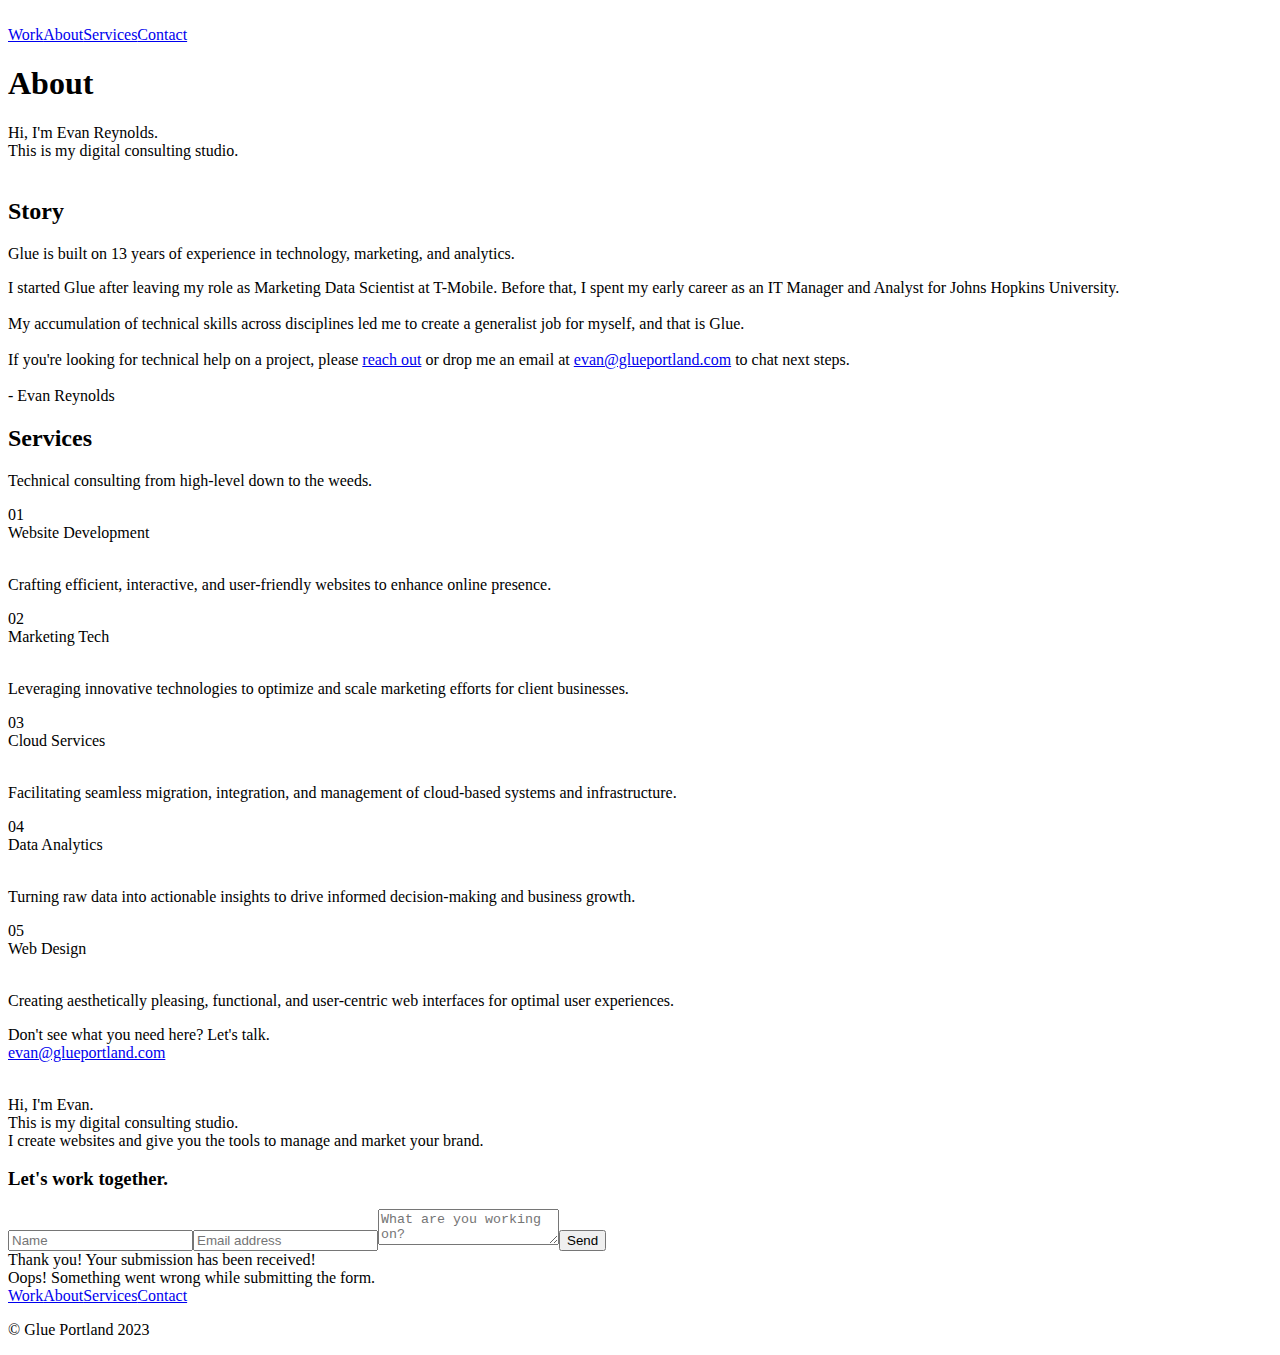
==== about.html @ 81d48f3b "initial wget site mirror" ====
<!DOCTYPE html><!-- This site was created in Webflow. https://www.webflow.com --><!-- Last Published: Thu Jul 27 2023 16:33:32 GMT+0000 (Coordinated Universal Time) --><html data-wf-domain="glue-3aa4b9.webflow.io" data-wf-page="64c0092d0cc4b40c196a9c45" data-wf-site="64c0092c0cc4b40c196a9bea" lang="en"><head><meta charset="utf-8"/><title>About</title><meta content="About" property="og:title"/><meta content="About" property="twitter:title"/><meta content="width=device-width, initial-scale=1" name="viewport"/><meta content="Webflow" name="generator"/><link href="https://uploads-ssl.webflow.com/64c0092c0cc4b40c196a9bea/css/glue-3aa4b9.webflow.ca9811896.css" rel="stylesheet" type="text/css"/><link href="https://fonts.googleapis.com" rel="preconnect"/><link href="https://fonts.gstatic.com" rel="preconnect" crossorigin="anonymous"/><script src="https://ajax.googleapis.com/ajax/libs/webfont/1.6.26/webfont.js" type="text/javascript"></script><script type="text/javascript">WebFont.load({  google: {    families: ["Inconsolata:400,700","Inter:300,regular,500"]  }});</script><script type="text/javascript">!function(o,c){var n=c.documentElement,t=" w-mod-";n.className+=t+"js",("ontouchstart"in o||o.DocumentTouch&&c instanceof DocumentTouch)&&(n.className+=t+"touch")}(window,document);</script><link href="https://uploads-ssl.webflow.com/64c0092c0cc4b40c196a9bea/64c0092d0cc4b40c196a9c58_Favicon.png" rel="shortcut icon" type="image/x-icon"/><link href="https://uploads-ssl.webflow.com/64c0092c0cc4b40c196a9bea/64c0092d0cc4b40c196a9c59_Webclip.png" rel="apple-touch-icon"/></head><body><div data-animation="default" data-collapse="medium" data-duration="400" data-easing="ease" data-easing2="ease" role="banner" class="navbar w-nav"><div class="nav-container"><a href="index.html" class="nav-logo w-nav-brand"><img src="https://uploads-ssl.webflow.com/64c0092c0cc4b40c196a9bea/64c00cda519208dc437f9074_glue-black-logo.svg" loading="lazy" alt="" class="logo"/></a><nav role="navigation" class="nav-menu w-nav-menu"><a href="work.html" class="nav-link w-nav-link">Work</a><a href="about.html" aria-current="page" class="nav-link w-nav-link w--current">About</a><a href="services.html" class="nav-link w-nav-link">Services</a><a href="contact.html" class="nav-link last-navlink w-nav-link">Contact</a></nav><div class="menu-button w-nav-button"><div class="top-line"></div><div class="bottom-line"></div></div></div></div><div class="section hero-section wf-section"><div class="container"><div class="w-layout-grid _2-column-grid large-left-column"><h1 id="w-node-_47944e97-b773-74d9-2464-d1f663b36547-196a9c45" class="slide-in-bottom">About<br/></h1></div></div></div><div class="section no-margin-bottom wf-section"><div class="container"><div class="text-5xl">Hi, I&#x27;m Evan Reynolds. <br/>This is my digital consulting studio.<br/></div><img src="https://uploads-ssl.webflow.com/64c0092c0cc4b40c196a9bea/64c1766e33239d71e5271557_about-pageimage.jpg" loading="lazy" sizes="(max-width: 991px) 90vw, 98vw" srcset="https://uploads-ssl.webflow.com/64c0092c0cc4b40c196a9bea/64c1766e33239d71e5271557_about-pageimage-p-500.jpg 500w, https://uploads-ssl.webflow.com/64c0092c0cc4b40c196a9bea/64c1766e33239d71e5271557_about-pageimage-p-800.jpg 800w, https://uploads-ssl.webflow.com/64c0092c0cc4b40c196a9bea/64c1766e33239d71e5271557_about-pageimage-p-1080.jpg 1080w, https://uploads-ssl.webflow.com/64c0092c0cc4b40c196a9bea/64c1766e33239d71e5271557_about-pageimage-p-1600.jpg 1600w, https://uploads-ssl.webflow.com/64c0092c0cc4b40c196a9bea/64c1766e33239d71e5271557_about-pageimage.jpg 2000w" alt="" class="full-width-image"/></div></div><div class="section wf-section"><div class="container"><div class="section-heading-container"><div class="section-heading-content"><h2 class="section-heading">Story</h2></div><div class="divider"></div></div><div class="w-layout-grid _2-column-grid large-left-column intro-text"><p id="w-node-eb003faa-d179-d191-e1f5-f5eeaf0332f2-196a9c45" class="text-4xl">Glue is built on 13 years of experience in technology, marketing, and analytics. </p><p id="w-node-eb003faa-d179-d191-e1f5-f5eeaf0332f4-196a9c45" class="text-large">I started Glue after leaving my role as Marketing Data Scientist at T-Mobile. Before that, I spent my early career as an IT Manager and Analyst for Johns Hopkins University.<br/><br/>My accumulation of technical skills across disciplines led me to create a generalist job for myself, and that is Glue.<br/>‍<br/>If you&#x27;re looking for technical help on a project, please <a href="about.html#contact-footer" class="link">reach out</a> or drop me an email at <a href="mailto:evan@glueportland.com" target="_blank" class="link-4">evan@glueportland.com</a> to chat next steps.<br/><br/>- Evan Reynolds<br/></p></div></div></div><div class="section wf-section"><div class="container"><div class="section-heading-container"><div class="section-heading-content"><h2 id="services" class="section-heading">Services</h2></div><div class="divider"></div></div><div class="w-layout-grid _2-column-grid large-left-column"><p id="w-node-_842879d6-5c52-ed40-ebf2-291ae0a2603a-e0a26032" class="text-4xl">Technical consulting from high-level down to the weeds.</p></div><div class="accordion"><div class="accordion-list-item"><div class="w-layout-grid _2-column-grid large-left-column accordion-grid"><div class="text-large accordion-number">01</div><div class="accordion-content-container"><div class="accordion-title-container"><div class="text-large accordion-title">Website Development</div><img src="https://uploads-ssl.webflow.com/64c0092c0cc4b40c196a9bea/64c0092d0cc4b40c196a9c5c_plus.svg" loading="lazy" width="13" alt="" class="plus"/></div><div class="accordion-description"><p class="accordion-paragraph">Crafting efficient, interactive, and user-friendly websites to enhance online presence.</p></div></div></div></div><div class="accordion-list-item"><div class="w-layout-grid _2-column-grid large-left-column accordion-grid"><div class="text-large accordion-number">02</div><div class="accordion-content-container"><div class="accordion-title-container"><div class="text-large accordion-title">Marketing Tech</div><img src="https://uploads-ssl.webflow.com/64c0092c0cc4b40c196a9bea/64c0092d0cc4b40c196a9c5c_plus.svg" loading="lazy" width="13" alt="" class="plus"/></div><div class="accordion-description"><p class="accordion-paragraph">Leveraging innovative technologies to optimize and scale marketing efforts for client businesses.</p></div></div></div></div><div class="accordion-list-item"><div class="w-layout-grid _2-column-grid large-left-column accordion-grid"><div class="text-large accordion-number">03</div><div class="accordion-content-container"><div class="accordion-title-container"><div class="text-large accordion-title">Cloud Services</div><img src="https://uploads-ssl.webflow.com/64c0092c0cc4b40c196a9bea/64c0092d0cc4b40c196a9c5c_plus.svg" loading="lazy" width="13" alt="" class="plus"/></div><div class="accordion-description"><p class="accordion-paragraph">Facilitating seamless migration, integration, and management of cloud-based systems and infrastructure.</p></div></div></div></div><div class="accordion-list-item"><div class="w-layout-grid _2-column-grid large-left-column accordion-grid"><div class="text-large accordion-number">04</div><div class="accordion-content-container"><div class="accordion-title-container"><div class="text-large accordion-title">Data Analytics</div><img src="https://uploads-ssl.webflow.com/64c0092c0cc4b40c196a9bea/64c0092d0cc4b40c196a9c5c_plus.svg" loading="lazy" width="13" alt="" class="plus"/></div><div class="accordion-description"><p class="accordion-paragraph">Turning raw data into actionable insights to drive informed decision-making and business growth.</p></div></div></div></div><div class="accordion-list-item"><div class="w-layout-grid _2-column-grid large-left-column accordion-grid"><div class="text-large accordion-number">05</div><div class="accordion-content-container"><div class="accordion-title-container"><div class="text-large accordion-title">Web Design</div><img src="https://uploads-ssl.webflow.com/64c0092c0cc4b40c196a9bea/64c0092d0cc4b40c196a9c5c_plus.svg" loading="lazy" width="13" alt="" class="plus"/></div><div class="accordion-description"><p class="accordion-paragraph">Creating aesthetically pleasing, functional, and user-centric web interfaces for optimal user experiences.</p></div></div></div></div></div></div></div><div class="w-layout-blockcontainer container-2 w-container"><div class="text-block">Don&#x27;t see what you need here? Let&#x27;s talk.<br/><a href="mailto:evan@glueportland.com" target="_blank" class="link-2">evan@glueportland.com</a></div></div><div class="footer"><div class="footer-container"><div class="divider"></div><div class="w-layout-grid _2-column-grid large-left-column footer-grid"><div class="footer-info-container"><div class="div-block-4"><img src="https://uploads-ssl.webflow.com/64c0092c0cc4b40c196a9bea/64c00cda519208dc437f9074_glue-black-logo.svg" loading="lazy" width="200" height="Auto" alt="" class="footer-logo"/></div><p class="text-large footer-description">Hi, I&#x27;m Evan. <br/>This is my digital consulting studio. <br/>I create websites and give you the tools to manage and market your brand.<br/></p></div><div id="w-node-_919f3219-4d64-f0b1-b857-2cfbaa5392f9-ae2af369" class="w-form"><form id="email-form" name="email-form" data-name="Email Form" method="get" data-wf-page-id="64c0092d0cc4b40c196a9c45" data-wf-element-id="919f3219-4d64-f0b1-b857-2cfbaa5392fa"><h3 id="contact-footer" class="heading-2">Let&#x27;s work together.</h3><input type="text" class="w-input" maxlength="256" name="name" data-name="Name" placeholder="Name" id="name"/><input type="email" class="w-input" maxlength="256" name="email-2" data-name="Email 2" placeholder="Email address" id="email-2" required=""/><textarea id="Message" name="Message" maxlength="5000" data-name="Message" placeholder="What are you working on?" class="w-input"></textarea><input type="submit" value="Send" data-wait="Please wait..." class="submit-button-2 w-button"/></form><div class="w-form-done"><div>Thank you! Your submission has been received!</div></div><div class="w-form-fail"><div>Oops! Something went wrong while submitting the form.</div></div></div></div><div class="subfooter"><div class="footer-links"><a href="work.html" class="footer-link">Work</a><a href="about.html" aria-current="page" class="footer-link w--current">About</a><a href="services.html" class="footer-link">Services</a><a href="about.html#contact-footer" class="footer-link last-footerlink">Contact</a></div></div><p class="copyright-text">© Glue Portland 2023</p></div></div><script src="https://d3e54v103j8qbb.cloudfront.net/js/jquery-3.5.1.min.dc5e7f18c8.js?site=64c0092c0cc4b40c196a9bea" type="text/javascript" integrity="sha256-9/aliU8dGd2tb6OSsuzixeV4y/faTqgFtohetphbbj0=" crossorigin="anonymous"></script><script src="https://uploads-ssl.webflow.com/64c0092c0cc4b40c196a9bea/js/webflow.79de38f7b.js" type="text/javascript"></script><style>
  
  body{
  -webkit-font-smoothing: antialiased;
  }
  
  
  
</style></body></html>
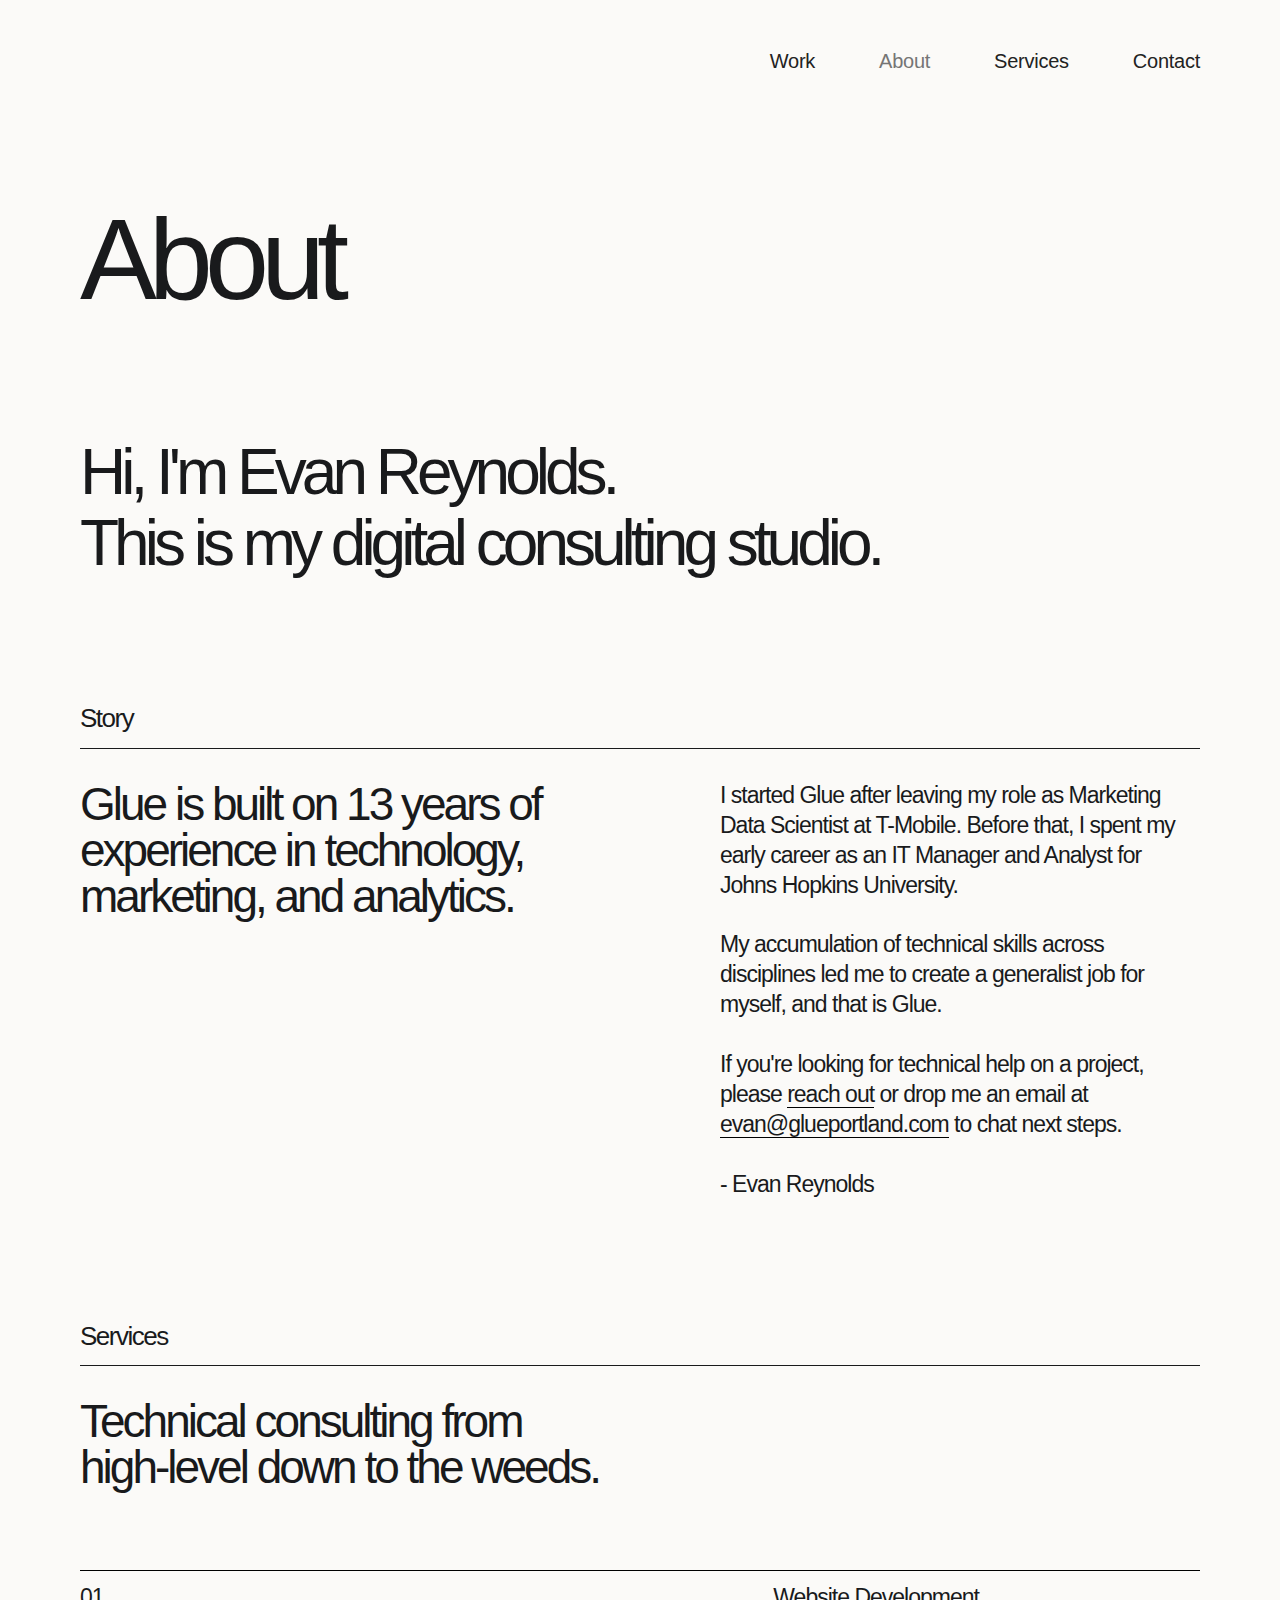
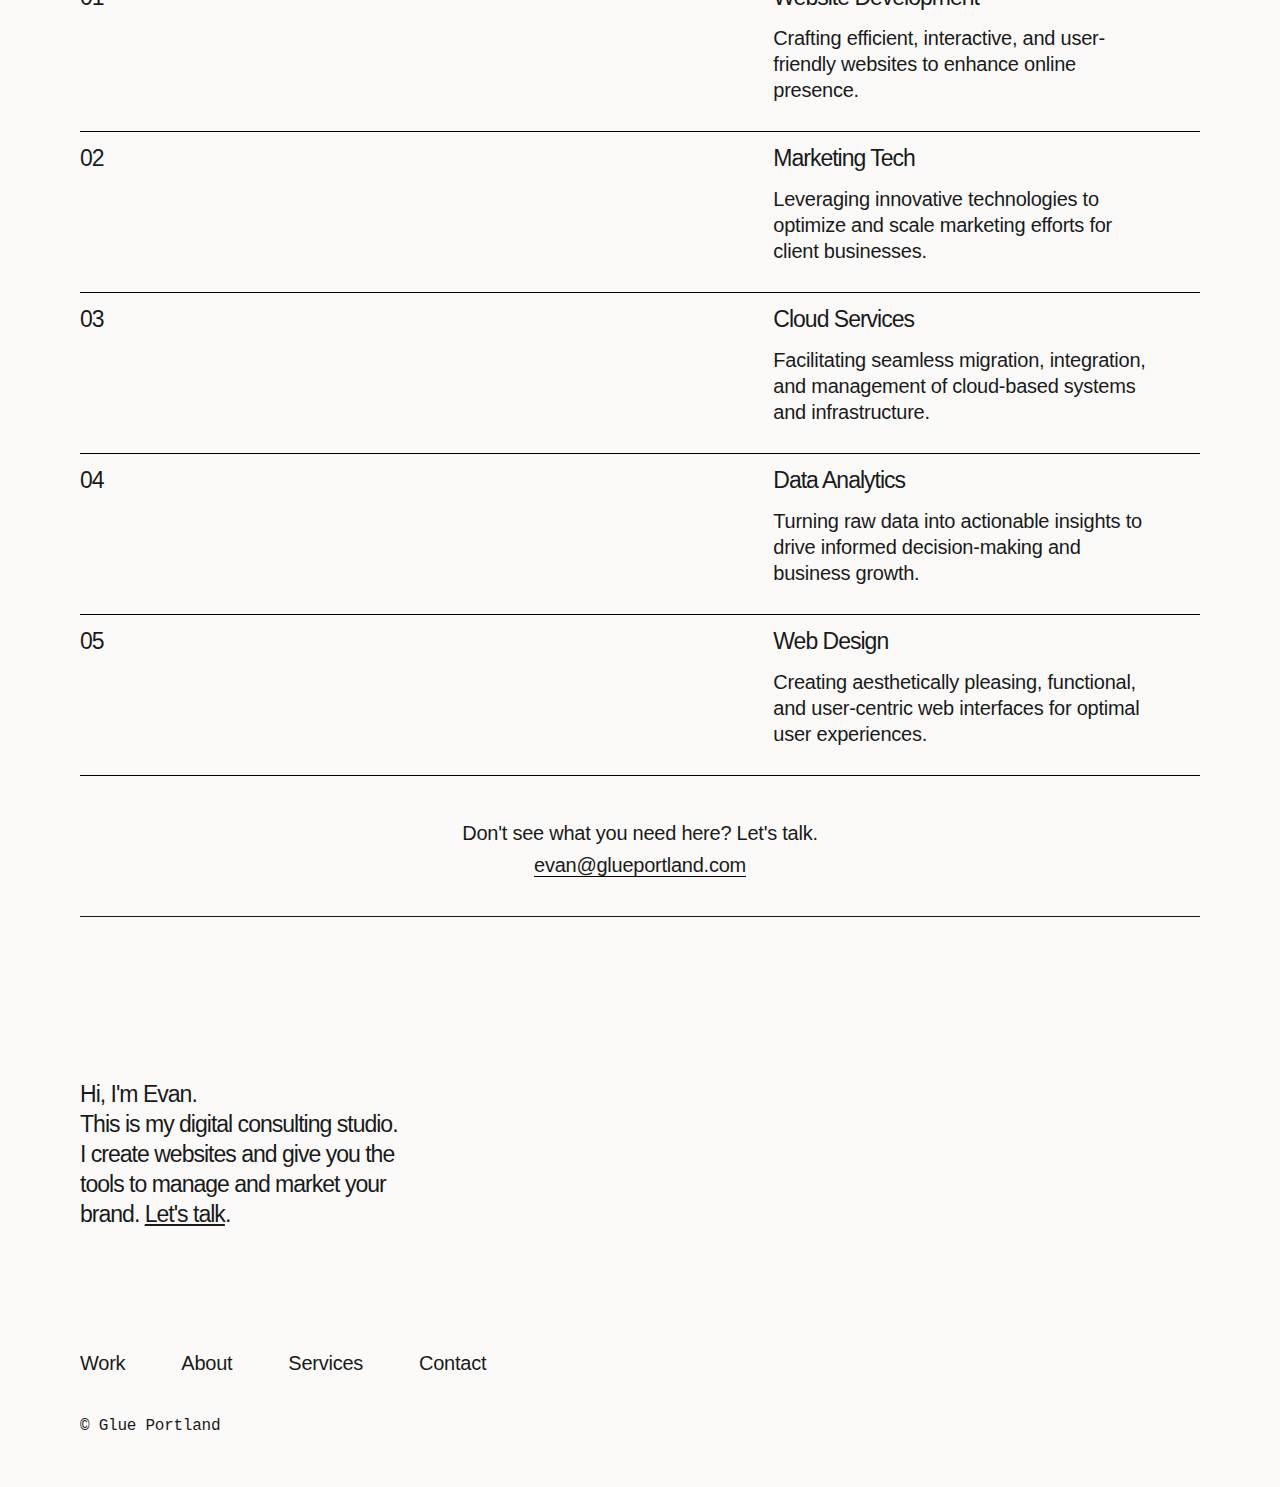
==== commit 50f2d2d3: "updates" ====
--- a/about.html
+++ b/about.html
@@ -1,9 +1,230 @@
-<!DOCTYPE html><!-- This site was created in Webflow. https://www.webflow.com --><!-- Last Published: Thu Jul 27 2023 16:33:32 GMT+0000 (Coordinated Universal Time) --><html data-wf-domain="glue-3aa4b9.webflow.io" data-wf-page="64c0092d0cc4b40c196a9c45" data-wf-site="64c0092c0cc4b40c196a9bea" lang="en"><head><meta charset="utf-8"/><title>About</title><meta content="About" property="og:title"/><meta content="About" property="twitter:title"/><meta content="width=device-width, initial-scale=1" name="viewport"/><meta content="Webflow" name="generator"/><link href="https://uploads-ssl.webflow.com/64c0092c0cc4b40c196a9bea/css/glue-3aa4b9.webflow.ca9811896.css" rel="stylesheet" type="text/css"/><link href="https://fonts.googleapis.com" rel="preconnect"/><link href="https://fonts.gstatic.com" rel="preconnect" crossorigin="anonymous"/><script src="https://ajax.googleapis.com/ajax/libs/webfont/1.6.26/webfont.js" type="text/javascript"></script><script type="text/javascript">WebFont.load({  google: {    families: ["Inconsolata:400,700","Inter:300,regular,500"]  }});</script><script type="text/javascript">!function(o,c){var n=c.documentElement,t=" w-mod-";n.className+=t+"js",("ontouchstart"in o||o.DocumentTouch&&c instanceof DocumentTouch)&&(n.className+=t+"touch")}(window,document);</script><link href="https://uploads-ssl.webflow.com/64c0092c0cc4b40c196a9bea/64c0092d0cc4b40c196a9c58_Favicon.png" rel="shortcut icon" type="image/x-icon"/><link href="https://uploads-ssl.webflow.com/64c0092c0cc4b40c196a9bea/64c0092d0cc4b40c196a9c59_Webclip.png" rel="apple-touch-icon"/></head><body><div data-animation="default" data-collapse="medium" data-duration="400" data-easing="ease" data-easing2="ease" role="banner" class="navbar w-nav"><div class="nav-container"><a href="index.html" class="nav-logo w-nav-brand"><img src="https://uploads-ssl.webflow.com/64c0092c0cc4b40c196a9bea/64c00cda519208dc437f9074_glue-black-logo.svg" loading="lazy" alt="" class="logo"/></a><nav role="navigation" class="nav-menu w-nav-menu"><a href="work.html" class="nav-link w-nav-link">Work</a><a href="about.html" aria-current="page" class="nav-link w-nav-link w--current">About</a><a href="services.html" class="nav-link w-nav-link">Services</a><a href="contact.html" class="nav-link last-navlink w-nav-link">Contact</a></nav><div class="menu-button w-nav-button"><div class="top-line"></div><div class="bottom-line"></div></div></div></div><div class="section hero-section wf-section"><div class="container"><div class="w-layout-grid _2-column-grid large-left-column"><h1 id="w-node-_47944e97-b773-74d9-2464-d1f663b36547-196a9c45" class="slide-in-bottom">About<br/></h1></div></div></div><div class="section no-margin-bottom wf-section"><div class="container"><div class="text-5xl">Hi, I&#x27;m Evan Reynolds. <br/>This is my digital consulting studio.<br/></div><img src="https://uploads-ssl.webflow.com/64c0092c0cc4b40c196a9bea/64c1766e33239d71e5271557_about-pageimage.jpg" loading="lazy" sizes="(max-width: 991px) 90vw, 98vw" srcset="https://uploads-ssl.webflow.com/64c0092c0cc4b40c196a9bea/64c1766e33239d71e5271557_about-pageimage-p-500.jpg 500w, https://uploads-ssl.webflow.com/64c0092c0cc4b40c196a9bea/64c1766e33239d71e5271557_about-pageimage-p-800.jpg 800w, https://uploads-ssl.webflow.com/64c0092c0cc4b40c196a9bea/64c1766e33239d71e5271557_about-pageimage-p-1080.jpg 1080w, https://uploads-ssl.webflow.com/64c0092c0cc4b40c196a9bea/64c1766e33239d71e5271557_about-pageimage-p-1600.jpg 1600w, https://uploads-ssl.webflow.com/64c0092c0cc4b40c196a9bea/64c1766e33239d71e5271557_about-pageimage.jpg 2000w" alt="" class="full-width-image"/></div></div><div class="section wf-section"><div class="container"><div class="section-heading-container"><div class="section-heading-content"><h2 class="section-heading">Story</h2></div><div class="divider"></div></div><div class="w-layout-grid _2-column-grid large-left-column intro-text"><p id="w-node-eb003faa-d179-d191-e1f5-f5eeaf0332f2-196a9c45" class="text-4xl">Glue is built on 13 years of experience in technology, marketing, and analytics. </p><p id="w-node-eb003faa-d179-d191-e1f5-f5eeaf0332f4-196a9c45" class="text-large">I started Glue after leaving my role as Marketing Data Scientist at T-Mobile. Before that, I spent my early career as an IT Manager and Analyst for Johns Hopkins University.<br/><br/>My accumulation of technical skills across disciplines led me to create a generalist job for myself, and that is Glue.<br/>‍<br/>If you&#x27;re looking for technical help on a project, please <a href="about.html#contact-footer" class="link">reach out</a> or drop me an email at <a href="mailto:evan@glueportland.com" target="_blank" class="link-4">evan@glueportland.com</a> to chat next steps.<br/><br/>- Evan Reynolds<br/></p></div></div></div><div class="section wf-section"><div class="container"><div class="section-heading-container"><div class="section-heading-content"><h2 id="services" class="section-heading">Services</h2></div><div class="divider"></div></div><div class="w-layout-grid _2-column-grid large-left-column"><p id="w-node-_842879d6-5c52-ed40-ebf2-291ae0a2603a-e0a26032" class="text-4xl">Technical consulting from high-level down to the weeds.</p></div><div class="accordion"><div class="accordion-list-item"><div class="w-layout-grid _2-column-grid large-left-column accordion-grid"><div class="text-large accordion-number">01</div><div class="accordion-content-container"><div class="accordion-title-container"><div class="text-large accordion-title">Website Development</div><img src="https://uploads-ssl.webflow.com/64c0092c0cc4b40c196a9bea/64c0092d0cc4b40c196a9c5c_plus.svg" loading="lazy" width="13" alt="" class="plus"/></div><div class="accordion-description"><p class="accordion-paragraph">Crafting efficient, interactive, and user-friendly websites to enhance online presence.</p></div></div></div></div><div class="accordion-list-item"><div class="w-layout-grid _2-column-grid large-left-column accordion-grid"><div class="text-large accordion-number">02</div><div class="accordion-content-container"><div class="accordion-title-container"><div class="text-large accordion-title">Marketing Tech</div><img src="https://uploads-ssl.webflow.com/64c0092c0cc4b40c196a9bea/64c0092d0cc4b40c196a9c5c_plus.svg" loading="lazy" width="13" alt="" class="plus"/></div><div class="accordion-description"><p class="accordion-paragraph">Leveraging innovative technologies to optimize and scale marketing efforts for client businesses.</p></div></div></div></div><div class="accordion-list-item"><div class="w-layout-grid _2-column-grid large-left-column accordion-grid"><div class="text-large accordion-number">03</div><div class="accordion-content-container"><div class="accordion-title-container"><div class="text-large accordion-title">Cloud Services</div><img src="https://uploads-ssl.webflow.com/64c0092c0cc4b40c196a9bea/64c0092d0cc4b40c196a9c5c_plus.svg" loading="lazy" width="13" alt="" class="plus"/></div><div class="accordion-description"><p class="accordion-paragraph">Facilitating seamless migration, integration, and management of cloud-based systems and infrastructure.</p></div></div></div></div><div class="accordion-list-item"><div class="w-layout-grid _2-column-grid large-left-column accordion-grid"><div class="text-large accordion-number">04</div><div class="accordion-content-container"><div class="accordion-title-container"><div class="text-large accordion-title">Data Analytics</div><img src="https://uploads-ssl.webflow.com/64c0092c0cc4b40c196a9bea/64c0092d0cc4b40c196a9c5c_plus.svg" loading="lazy" width="13" alt="" class="plus"/></div><div class="accordion-description"><p class="accordion-paragraph">Turning raw data into actionable insights to drive informed decision-making and business growth.</p></div></div></div></div><div class="accordion-list-item"><div class="w-layout-grid _2-column-grid large-left-column accordion-grid"><div class="text-large accordion-number">05</div><div class="accordion-content-container"><div class="accordion-title-container"><div class="text-large accordion-title">Web Design</div><img src="https://uploads-ssl.webflow.com/64c0092c0cc4b40c196a9bea/64c0092d0cc4b40c196a9c5c_plus.svg" loading="lazy" width="13" alt="" class="plus"/></div><div class="accordion-description"><p class="accordion-paragraph">Creating aesthetically pleasing, functional, and user-centric web interfaces for optimal user experiences.</p></div></div></div></div></div></div></div><div class="w-layout-blockcontainer container-2 w-container"><div class="text-block">Don&#x27;t see what you need here? Let&#x27;s talk.<br/><a href="mailto:evan@glueportland.com" target="_blank" class="link-2">evan@glueportland.com</a></div></div><div class="footer"><div class="footer-container"><div class="divider"></div><div class="w-layout-grid _2-column-grid large-left-column footer-grid"><div class="footer-info-container"><div class="div-block-4"><img src="https://uploads-ssl.webflow.com/64c0092c0cc4b40c196a9bea/64c00cda519208dc437f9074_glue-black-logo.svg" loading="lazy" width="200" height="Auto" alt="" class="footer-logo"/></div><p class="text-large footer-description">Hi, I&#x27;m Evan. <br/>This is my digital consulting studio. <br/>I create websites and give you the tools to manage and market your brand.<br/></p></div><div id="w-node-_919f3219-4d64-f0b1-b857-2cfbaa5392f9-ae2af369" class="w-form"><form id="email-form" name="email-form" data-name="Email Form" method="get" data-wf-page-id="64c0092d0cc4b40c196a9c45" data-wf-element-id="919f3219-4d64-f0b1-b857-2cfbaa5392fa"><h3 id="contact-footer" class="heading-2">Let&#x27;s work together.</h3><input type="text" class="w-input" maxlength="256" name="name" data-name="Name" placeholder="Name" id="name"/><input type="email" class="w-input" maxlength="256" name="email-2" data-name="Email 2" placeholder="Email address" id="email-2" required=""/><textarea id="Message" name="Message" maxlength="5000" data-name="Message" placeholder="What are you working on?" class="w-input"></textarea><input type="submit" value="Send" data-wait="Please wait..." class="submit-button-2 w-button"/></form><div class="w-form-done"><div>Thank you! Your submission has been received!</div></div><div class="w-form-fail"><div>Oops! Something went wrong while submitting the form.</div></div></div></div><div class="subfooter"><div class="footer-links"><a href="work.html" class="footer-link">Work</a><a href="about.html" aria-current="page" class="footer-link w--current">About</a><a href="services.html" class="footer-link">Services</a><a href="about.html#contact-footer" class="footer-link last-footerlink">Contact</a></div></div><p class="copyright-text">© Glue Portland 2023</p></div></div><script src="https://d3e54v103j8qbb.cloudfront.net/js/jquery-3.5.1.min.dc5e7f18c8.js?site=64c0092c0cc4b40c196a9bea" type="text/javascript" integrity="sha256-9/aliU8dGd2tb6OSsuzixeV4y/faTqgFtohetphbbj0=" crossorigin="anonymous"></script><script src="https://uploads-ssl.webflow.com/64c0092c0cc4b40c196a9bea/js/webflow.79de38f7b.js" type="text/javascript"></script><style>
-  
-  body{
-  -webkit-font-smoothing: antialiased;
-  }
-  
-  
-  
-</style></body></html>+<!DOCTYPE html>
+<!-- This site was created in Webflow. https://www.webflow.com --><!-- Last Published: Thu Jul 27 2023 16:33:32 GMT+0000 (Coordinated Universal Time) -->
+<html data-wf-domain="glue-3aa4b9.webflow.io" data-wf-page="64c0092d0cc4b40c196a9c45"
+  data-wf-site="64c0092c0cc4b40c196a9bea" lang="en">
+
+<head>
+  <meta charset="utf-8" />
+  <title>About</title>
+  <meta content="About" property="og:title" />
+  <meta content="About" property="twitter:title" />
+  <meta content="width=device-width, initial-scale=1" name="viewport" />
+  <meta content="Webflow" name="generator" />
+  <link href="./glue.css" rel="stylesheet" type="text/css" />
+  <link href="https://fonts.googleapis.com" rel="preconnect" />
+  <link href="https://fonts.gstatic.com" rel="preconnect" crossorigin="anonymous" />
+  <script src="https://ajax.googleapis.com/ajax/libs/webfont/1.6.26/webfont.js" type="text/javascript"></script>
+  <script
+    type="text/javascript">WebFont.load({ google: { families: ["Inconsolata:400,700", "Inter:300,regular,500"] } });</script>
+  <script
+    type="text/javascript">!function (o, c) { var n = c.documentElement, t = " w-mod-"; n.className += t + "js", ("ontouchstart" in o || o.DocumentTouch && c instanceof DocumentTouch) && (n.className += t + "touch") }(window, document);</script>
+  <link href="https://glueportland.com/glue-fav32.png" rel="shortcut icon" type="image/x-icon" />
+  <link href="https://glueportland.com/glue-touch.png" rel="apple-touch-icon" />
+</head>
+
+<body>
+  <div data-animation="default" data-collapse="medium" data-duration="400" data-easing="ease" data-easing2="ease"
+    role="banner" class="navbar w-nav">
+    <div class="nav-container"><a href="index.html" class="nav-logo w-nav-brand"><img
+          src="https://uploads-ssl.webflow.com/64c0092c0cc4b40c196a9bea/64c00cda519208dc437f9074_glue-black-logo.svg"
+          loading="lazy" alt="" class="logo" /></a>
+      <nav role="navigation" class="nav-menu w-nav-menu"><a href="work.html" class="nav-link w-nav-link">Work</a><a
+          href="about.html" aria-current="page" class="nav-link w-nav-link w--current">About</a><a href="services.html"
+          class="nav-link w-nav-link">Services</a><a href="contact.html"
+          class="nav-link last-navlink w-nav-link">Contact</a></nav>
+      <div class="menu-button w-nav-button">
+        <div class="top-line"></div>
+        <div class="bottom-line"></div>
+      </div>
+    </div>
+  </div>
+  <div class="section hero-section wf-section">
+    <div class="container">
+      <div class="w-layout-grid _2-column-grid large-left-column">
+        <h1 id="w-node-_47944e97-b773-74d9-2464-d1f663b36547-196a9c45" class="slide-in-bottom">About<br /></h1>
+      </div>
+    </div>
+  </div>
+  <div class="section no-margin-bottom wf-section">
+    <div class="container">
+      <div class="text-5xl">Hi, I&#x27;m Evan Reynolds. <br />This is my digital consulting studio.<br /></div><img
+        src="https://uploads-ssl.webflow.com/64c0092c0cc4b40c196a9bea/64c1766e33239d71e5271557_about-pageimage.jpg"
+        loading="lazy" sizes="(max-width: 991px) 90vw, 98vw"
+        srcset="https://uploads-ssl.webflow.com/64c0092c0cc4b40c196a9bea/64c1766e33239d71e5271557_about-pageimage-p-500.jpg 500w, https://uploads-ssl.webflow.com/64c0092c0cc4b40c196a9bea/64c1766e33239d71e5271557_about-pageimage-p-800.jpg 800w, https://uploads-ssl.webflow.com/64c0092c0cc4b40c196a9bea/64c1766e33239d71e5271557_about-pageimage-p-1080.jpg 1080w, https://uploads-ssl.webflow.com/64c0092c0cc4b40c196a9bea/64c1766e33239d71e5271557_about-pageimage-p-1600.jpg 1600w, https://uploads-ssl.webflow.com/64c0092c0cc4b40c196a9bea/64c1766e33239d71e5271557_about-pageimage.jpg 2000w"
+        alt="" class="full-width-image" />
+    </div>
+  </div>
+  <div class="section wf-section">
+    <div class="container">
+      <div class="section-heading-container">
+        <div class="section-heading-content">
+          <h2 class="section-heading">Story</h2>
+        </div>
+        <div class="divider"></div>
+      </div>
+      <div class="w-layout-grid _2-column-grid large-left-column intro-text">
+        <p id="w-node-eb003faa-d179-d191-e1f5-f5eeaf0332f2-196a9c45" class="text-4xl">Glue is built on 13 years of
+          experience in technology, marketing, and analytics. </p>
+        <p id="w-node-eb003faa-d179-d191-e1f5-f5eeaf0332f4-196a9c45" class="text-large">I started Glue after leaving my
+          role as Marketing Data Scientist at T-Mobile. Before that, I spent my early career as an IT Manager and
+          Analyst for Johns Hopkins University.<br /><br />My accumulation of technical skills across disciplines led me
+          to create a generalist job for myself, and that is Glue.<br />‍<br />If you&#x27;re looking for technical help
+          on a project, please <a href="about.html#contact-footer" class="link">reach out</a> or drop me an email at <a
+            href="mailto:evan@glueportland.com" target="_blank" class="link-4">evan@glueportland.com</a> to chat next
+          steps.<br /><br />- Evan Reynolds<br /></p>
+      </div>
+    </div>
+  </div>
+  <div class="section wf-section">
+    <div class="container">
+      <div class="section-heading-container">
+        <div class="section-heading-content">
+          <h2 id="services" class="section-heading">Services</h2>
+        </div>
+        <div class="divider"></div>
+      </div>
+      <div class="w-layout-grid _2-column-grid large-left-column">
+        <p id="w-node-_842879d6-5c52-ed40-ebf2-291ae0a2603a-e0a26032" class="text-4xl">Technical consulting from
+          high-level down to the weeds.</p>
+      </div>
+      <div class="accordion">
+        <div class="accordion-list-item">
+          <div class="w-layout-grid _2-column-grid large-left-column accordion-grid">
+            <div class="text-large accordion-number">01</div>
+            <div class="accordion-content-container">
+              <div class="accordion-title-container">
+                <div class="text-large accordion-title">Website Development</div><img
+                  src="https://uploads-ssl.webflow.com/64c0092c0cc4b40c196a9bea/64c0092d0cc4b40c196a9c5c_plus.svg"
+                  loading="lazy" width="13" alt="" class="plus" />
+              </div>
+              <div class="accordion-description">
+                <p class="accordion-paragraph">Crafting efficient, interactive, and user-friendly websites to enhance
+                  online presence.</p>
+              </div>
+            </div>
+          </div>
+        </div>
+        <div class="accordion-list-item">
+          <div class="w-layout-grid _2-column-grid large-left-column accordion-grid">
+            <div class="text-large accordion-number">02</div>
+            <div class="accordion-content-container">
+              <div class="accordion-title-container">
+                <div class="text-large accordion-title">Marketing Tech</div><img
+                  src="https://uploads-ssl.webflow.com/64c0092c0cc4b40c196a9bea/64c0092d0cc4b40c196a9c5c_plus.svg"
+                  loading="lazy" width="13" alt="" class="plus" />
+              </div>
+              <div class="accordion-description">
+                <p class="accordion-paragraph">Leveraging innovative technologies to optimize and scale marketing
+                  efforts for client businesses.</p>
+              </div>
+            </div>
+          </div>
+        </div>
+        <div class="accordion-list-item">
+          <div class="w-layout-grid _2-column-grid large-left-column accordion-grid">
+            <div class="text-large accordion-number">03</div>
+            <div class="accordion-content-container">
+              <div class="accordion-title-container">
+                <div class="text-large accordion-title">Cloud Services</div><img
+                  src="https://uploads-ssl.webflow.com/64c0092c0cc4b40c196a9bea/64c0092d0cc4b40c196a9c5c_plus.svg"
+                  loading="lazy" width="13" alt="" class="plus" />
+              </div>
+              <div class="accordion-description">
+                <p class="accordion-paragraph">Facilitating seamless migration, integration, and management of
+                  cloud-based systems and infrastructure.</p>
+              </div>
+            </div>
+          </div>
+        </div>
+        <div class="accordion-list-item">
+          <div class="w-layout-grid _2-column-grid large-left-column accordion-grid">
+            <div class="text-large accordion-number">04</div>
+            <div class="accordion-content-container">
+              <div class="accordion-title-container">
+                <div class="text-large accordion-title">Data Analytics</div><img
+                  src="https://uploads-ssl.webflow.com/64c0092c0cc4b40c196a9bea/64c0092d0cc4b40c196a9c5c_plus.svg"
+                  loading="lazy" width="13" alt="" class="plus" />
+              </div>
+              <div class="accordion-description">
+                <p class="accordion-paragraph">Turning raw data into actionable insights to drive informed
+                  decision-making and business growth.</p>
+              </div>
+            </div>
+          </div>
+        </div>
+        <div class="accordion-list-item">
+          <div class="w-layout-grid _2-column-grid large-left-column accordion-grid">
+            <div class="text-large accordion-number">05</div>
+            <div class="accordion-content-container">
+              <div class="accordion-title-container">
+                <div class="text-large accordion-title">Web Design</div><img
+                  src="https://uploads-ssl.webflow.com/64c0092c0cc4b40c196a9bea/64c0092d0cc4b40c196a9c5c_plus.svg"
+                  loading="lazy" width="13" alt="" class="plus" />
+              </div>
+              <div class="accordion-description">
+                <p class="accordion-paragraph">Creating aesthetically pleasing, functional, and user-centric web
+                  interfaces for optimal user experiences.</p>
+              </div>
+            </div>
+          </div>
+        </div>
+      </div>
+    </div>
+  </div>
+  <div class="w-layout-blockcontainer container-2 w-container">
+    <div class="text-block">Don&#x27;t see what you need here? Let&#x27;s talk.<br /><a
+        href="mailto:evan@glueportland.com" target="_blank" class="link-2">evan@glueportland.com</a></div>
+  </div>
+  <div class="footer">
+    <div class="footer-container">
+      <div class="divider"></div>
+      <div class="w-layout-grid _2-column-grid large-left-column footer-grid">
+        <div class="footer-info-container">
+          <div class="div-block-4"><img
+              src="https://uploads-ssl.webflow.com/64c0092c0cc4b40c196a9bea/64c00cda519208dc437f9074_glue-black-logo.svg"
+              loading="lazy" width="200" height="Auto" alt="" class="footer-logo" /></div>
+              <p class="text-large footer-description">Hi, I&#x27;m Evan. <br />This is my digital consulting studio.
+                <br />I create websites and give you the tools to manage and market your brand. <a style="text-decoration: underline; text-underline-offset: 0.1em;" href="./contact.html" >Let's talk</a>.<br /></p>
+        </div>
+        
+      </div>
+      <div class="subfooter">
+        <div class="footer-links"><a href="work.html" class="footer-link">Work</a><a href="about.html"
+            aria-current="page" class="footer-link w--current">About</a><a href="services.html"
+            class="footer-link">Services</a><a href="contact.html"
+            class="footer-link last-footerlink">Contact</a></div>
+      </div>
+      <p class="copyright-text">© Glue Portland</p>
+    </div>
+  </div>
+  <script src="https://d3e54v103j8qbb.cloudfront.net/js/jquery-3.5.1.min.dc5e7f18c8.js?site=64c0092c0cc4b40c196a9bea"
+    type="text/javascript" integrity="sha256-9/aliU8dGd2tb6OSsuzixeV4y/faTqgFtohetphbbj0="
+    crossorigin="anonymous"></script>
+  <script src="https://uploads-ssl.webflow.com/64c0092c0cc4b40c196a9bea/js/webflow.79de38f7b.js"
+    type="text/javascript"></script>
+  <style>
+    body {
+      -webkit-font-smoothing: antialiased;
+    }
+
+    .w-webflow-badge {
+      position: fixed !important;
+      display: None !important;
+      visibility: hidden !important;
+    }
+
+    .w-webflow-badge {
+      position: fixed !important;
+      display: None !important;
+      visibility: hidden !important;
+    }
+
+    .w-webflow-badge {
+      position: fixed !important;
+      display: None !important;
+      visibility: hidden !important;
+    }
+  </style>
+</body>
+
+</html>--- a/glue.css
+++ b/glue.css
@@ -0,0 +1,3775 @@
+
+
+html {
+  -ms-text-size-adjust: 100%;
+  -webkit-text-size-adjust: 100%;
+  font-family: sans-serif;
+}
+
+body {
+  margin: 0;
+}
+
+article, aside, details, figcaption, figure, footer, header, hgroup, main, menu, nav, section, summary {
+  display: block;
+}
+
+audio, canvas, progress, video {
+  vertical-align: baseline;
+  display: inline-block;
+}
+
+audio:not([controls]) {
+  height: 0;
+  display: none;
+}
+
+[hidden], template {
+  display: none;
+}
+
+a {
+  background-color: rgba(0, 0, 0, 0);
+}
+
+a:active, a:hover {
+  outline: 0;
+}
+
+abbr[title] {
+  border-bottom: 1px dotted;
+}
+
+b, strong {
+  font-weight: bold;
+}
+
+dfn {
+  font-style: italic;
+}
+
+h1 {
+  margin: .67em 0;
+  font-size: 2em;
+}
+
+mark {
+  color: #000;
+  background: #ff0;
+}
+
+small {
+  font-size: 80%;
+}
+
+sub, sup {
+  vertical-align: baseline;
+  font-size: 75%;
+  line-height: 0;
+  position: relative;
+}
+
+sup {
+  top: -.5em;
+}
+
+sub {
+  bottom: -.25em;
+}
+
+img {
+  border: 0;
+}
+
+svg:not(:root) {
+  overflow: hidden;
+}
+
+figure {
+  margin: 1em 40px;
+}
+
+hr {
+  box-sizing: content-box;
+  height: 0;
+}
+
+pre {
+  overflow: auto;
+}
+
+code, kbd, pre, samp {
+  font-family: monospace;
+  font-size: 1em;
+}
+
+button, input, optgroup, select, textarea {
+  color: inherit;
+  font: inherit;
+  margin: 0;
+}
+
+button {
+  overflow: visible;
+}
+
+button, select {
+  text-transform: none;
+}
+
+button, html input[type="button"], input[type="reset"] {
+  -webkit-appearance: button;
+  cursor: pointer;
+}
+
+button[disabled], html input[disabled] {
+  cursor: default;
+}
+
+button::-moz-focus-inner, input::-moz-focus-inner {
+  border: 0;
+  padding: 0;
+}
+
+input {
+  line-height: normal;
+}
+
+input[type="checkbox"], input[type="radio"] {
+  box-sizing: border-box;
+  padding: 0;
+}
+
+input[type="number"]::-webkit-inner-spin-button, input[type="number"]::-webkit-outer-spin-button {
+  height: auto;
+}
+
+input[type="search"] {
+  -webkit-appearance: none;
+}
+
+input[type="search"]::-webkit-search-cancel-button, input[type="search"]::-webkit-search-decoration {
+  -webkit-appearance: none;
+}
+
+fieldset {
+  border: 1px solid silver;
+  margin: 0 2px;
+  padding: .35em .625em .75em;
+}
+
+legend {
+  border: 0;
+  padding: 0;
+}
+
+textarea {
+  overflow: auto;
+}
+
+optgroup {
+  font-weight: bold;
+}
+
+table {
+  border-collapse: collapse;
+  border-spacing: 0;
+}
+
+td, th {
+  padding: 0;
+}
+
+@font-face {
+  font-family: webflow-icons;
+  src: url("[data-uri]") format("truetype");
+  font-weight: normal;
+  font-style: normal;
+}
+
+[class^="w-icon-"], [class*=" w-icon-"] {
+  speak: none;
+  font-variant: normal;
+  text-transform: none;
+  -webkit-font-smoothing: antialiased;
+  -moz-osx-font-smoothing: grayscale;
+  font-style: normal;
+  font-weight: normal;
+  line-height: 1;
+  font-family: webflow-icons !important;
+}
+
+.w-icon-slider-right:before {
+  content: "î˜€";
+}
+
+.w-icon-slider-left:before {
+  content: "î˜";
+}
+
+.w-icon-nav-menu:before {
+  content: "î˜‚";
+}
+
+.w-icon-arrow-down:before, .w-icon-dropdown-toggle:before {
+  content: "î˜ƒ";
+}
+
+.w-icon-file-upload-remove:before {
+  content: "î¤€";
+}
+
+.w-icon-file-upload-icon:before {
+  content: "î¤ƒ";
+}
+
+* {
+  box-sizing: border-box;
+}
+
+html {
+  height: 100%;
+}
+
+body {
+  min-height: 100%;
+  color: #333;
+  background-color: #fff;
+  margin: 0;
+  font-family: Arial, sans-serif;
+  font-size: 14px;
+  line-height: 20px;
+}
+
+img {
+  max-width: 100%;
+  vertical-align: middle;
+  display: inline-block;
+}
+
+html.w-mod-touch * {
+  background-attachment: scroll !important;
+}
+
+.w-block {
+  display: block;
+}
+
+.w-inline-block {
+  max-width: 100%;
+  display: inline-block;
+}
+
+.w-clearfix:before, .w-clearfix:after {
+  content: " ";
+  grid-area: 1 / 1 / 2 / 2;
+  display: table;
+}
+
+.w-clearfix:after {
+  clear: both;
+}
+
+.w-hidden {
+  display: none;
+}
+
+.w-button {
+  color: #fff;
+  line-height: inherit;
+  cursor: pointer;
+  background-color: #3898ec;
+  border: 0;
+  border-radius: 0;
+  padding: 9px 15px;
+  text-decoration: none;
+  display: inline-block;
+}
+
+input.w-button {
+  -webkit-appearance: button;
+}
+
+html[data-w-dynpage] [data-w-cloak] {
+  color: rgba(0, 0, 0, 0) !important;
+}
+
+.w-webflow-badge, .w-webflow-badge * {
+  z-index: auto;
+  visibility: visible;
+  box-sizing: border-box;
+  width: auto;
+  height: auto;
+  max-height: none;
+  max-width: none;
+  min-height: 0;
+  min-width: 0;
+  float: none;
+  clear: none;
+  box-shadow: none;
+  opacity: 1;
+  direction: ltr;
+  font-family: inherit;
+  font-weight: inherit;
+  color: inherit;
+  font-size: inherit;
+  line-height: inherit;
+  font-style: inherit;
+  font-variant: inherit;
+  text-align: inherit;
+  letter-spacing: inherit;
+  -webkit-text-decoration: inherit;
+  text-decoration: inherit;
+  text-indent: 0;
+  text-transform: inherit;
+  text-shadow: none;
+  font-smoothing: auto;
+  vertical-align: baseline;
+  cursor: inherit;
+  white-space: inherit;
+  word-break: normal;
+  word-spacing: normal;
+  word-wrap: normal;
+  background: none;
+  border: 0 rgba(0, 0, 0, 0);
+  border-radius: 0;
+  margin: 0;
+  padding: 0;
+  list-style-type: disc;
+  transition: none;
+  display: block;
+  position: static;
+  top: auto;
+  bottom: auto;
+  left: auto;
+  right: auto;
+  overflow: visible;
+  transform: none;
+}
+
+.w-webflow-badge {
+  white-space: nowrap;
+  cursor: pointer;
+  box-shadow: 0 0 0 1px rgba(0, 0, 0, .1), 0 1px 3px rgba(0, 0, 0, .1);
+  visibility: visible !important;
+  z-index: 2147483647 !important;
+  color: #aaadb0 !important;
+  opacity: 1 !important;
+  width: auto !important;
+  height: auto !important;
+  background-color: #fff !important;
+  border-radius: 3px !important;
+  margin: 0 !important;
+  padding: 6px 8px 6px 6px !important;
+  font-size: 12px !important;
+  line-height: 14px !important;
+  text-decoration: none !important;
+  display: inline-block !important;
+  position: fixed !important;
+  top: auto !important;
+  bottom: 12px !important;
+  left: auto !important;
+  right: 12px !important;
+  overflow: visible !important;
+  transform: none !important;
+}
+
+.w-webflow-badge > img {
+  visibility: visible !important;
+  opacity: 1 !important;
+  vertical-align: middle !important;
+  display: inline-block !important;
+}
+
+h1, h2, h3, h4, h5, h6 {
+  margin-bottom: 10px;
+  font-weight: bold;
+}
+
+h1 {
+  margin-top: 20px;
+  font-size: 38px;
+  line-height: 44px;
+}
+
+h2 {
+  margin-top: 20px;
+  font-size: 32px;
+  line-height: 36px;
+}
+
+h3 {
+  margin-top: 20px;
+  font-size: 24px;
+  line-height: 30px;
+}
+
+h4 {
+  margin-top: 10px;
+  font-size: 18px;
+  line-height: 24px;
+}
+
+h5 {
+  margin-top: 10px;
+  font-size: 14px;
+  line-height: 20px;
+}
+
+h6 {
+  margin-top: 10px;
+  font-size: 12px;
+  line-height: 18px;
+}
+
+p {
+  margin-top: 0;
+  margin-bottom: 10px;
+}
+
+blockquote {
+  border-left: 5px solid #e2e2e2;
+  margin: 0 0 10px;
+  padding: 10px 20px;
+  font-size: 18px;
+  line-height: 22px;
+}
+
+figure {
+  margin: 0 0 10px;
+}
+
+figcaption {
+  text-align: center;
+  margin-top: 5px;
+}
+
+ul, ol {
+  margin-top: 0;
+  margin-bottom: 10px;
+  padding-left: 40px;
+}
+
+.w-list-unstyled {
+  padding-left: 0;
+  list-style: none;
+}
+
+.w-embed:before, .w-embed:after {
+  content: " ";
+  grid-area: 1 / 1 / 2 / 2;
+  display: table;
+}
+
+.w-embed:after {
+  clear: both;
+}
+
+.w-video {
+  width: 100%;
+  padding: 0;
+  position: relative;
+}
+
+.w-video iframe, .w-video object, .w-video embed {
+  width: 100%;
+  height: 100%;
+  border: none;
+  position: absolute;
+  top: 0;
+  left: 0;
+}
+
+fieldset {
+  border: 0;
+  margin: 0;
+  padding: 0;
+}
+
+button, [type="button"], [type="reset"] {
+  cursor: pointer;
+  -webkit-appearance: button;
+  border: 0;
+}
+
+.w-form {
+  margin: 0 0 15px;
+}
+
+.w-form-done {
+  text-align: center;
+  background-color: #ddd;
+  padding: 20px;
+  display: none;
+}
+
+.w-form-fail {
+  background-color: #ffdede;
+  margin-top: 10px;
+  padding: 10px;
+  display: none;
+}
+
+label {
+  margin-bottom: 5px;
+  font-weight: bold;
+  display: block;
+}
+
+.w-input, .w-select {
+  width: 100%;
+  height: 38px;
+  color: #333;
+  vertical-align: middle;
+  background-color: #fff;
+  border: 1px solid #ccc;
+  margin-bottom: 10px;
+  padding: 8px 12px;
+  font-size: 14px;
+  line-height: 1.42857;
+  display: block;
+}
+
+.w-input:-moz-placeholder, .w-select:-moz-placeholder {
+  color: #999;
+}
+
+.w-input::-moz-placeholder, .w-select::-moz-placeholder {
+  color: #999;
+  opacity: 1;
+}
+
+.w-input::-webkit-input-placeholder, .w-select::-webkit-input-placeholder {
+  color: #999;
+}
+
+.w-input:focus, .w-select:focus {
+  border-color: #3898ec;
+  outline: 0;
+}
+
+.w-input[disabled], .w-select[disabled], .w-input[readonly], .w-select[readonly], fieldset[disabled] .w-input, fieldset[disabled] .w-select {
+  cursor: not-allowed;
+}
+
+.w-input[disabled]:not(.w-input-disabled), .w-select[disabled]:not(.w-input-disabled), .w-input[readonly], .w-select[readonly], fieldset[disabled]:not(.w-input-disabled) .w-input, fieldset[disabled]:not(.w-input-disabled) .w-select {
+  background-color: #eee;
+}
+
+textarea.w-input, textarea.w-select {
+  height: auto;
+}
+
+.w-select {
+  background-color: #f3f3f3;
+}
+
+.w-select[multiple] {
+  height: auto;
+}
+
+.w-form-label {
+  cursor: pointer;
+  margin-bottom: 0;
+  font-weight: normal;
+  display: inline-block;
+}
+
+.w-radio {
+  margin-bottom: 5px;
+  padding-left: 20px;
+  display: block;
+}
+
+.w-radio:before, .w-radio:after {
+  content: " ";
+  grid-area: 1 / 1 / 2 / 2;
+  display: table;
+}
+
+.w-radio:after {
+  clear: both;
+}
+
+.w-radio-input {
+  float: left;
+  margin: 3px 0 0 -20px;
+  line-height: normal;
+}
+
+.w-file-upload {
+  margin-bottom: 10px;
+  display: block;
+}
+
+.w-file-upload-input {
+  width: .1px;
+  height: .1px;
+  opacity: 0;
+  z-index: -100;
+  position: absolute;
+  overflow: hidden;
+}
+
+.w-file-upload-default, .w-file-upload-uploading, .w-file-upload-success {
+  color: #333;
+  display: inline-block;
+}
+
+.w-file-upload-error {
+  margin-top: 10px;
+  display: block;
+}
+
+.w-file-upload-default.w-hidden, .w-file-upload-uploading.w-hidden, .w-file-upload-error.w-hidden, .w-file-upload-success.w-hidden {
+  display: none;
+}
+
+.w-file-upload-uploading-btn {
+  cursor: pointer;
+  background-color: #fafafa;
+  border: 1px solid #ccc;
+  margin: 0;
+  padding: 8px 12px;
+  font-size: 14px;
+  font-weight: normal;
+  display: flex;
+}
+
+.w-file-upload-file {
+  background-color: #fafafa;
+  border: 1px solid #ccc;
+  flex-grow: 1;
+  justify-content: space-between;
+  margin: 0;
+  padding: 8px 9px 8px 11px;
+  display: flex;
+}
+
+.w-file-upload-file-name {
+  font-size: 14px;
+  font-weight: normal;
+  display: block;
+}
+
+.w-file-remove-link {
+  width: auto;
+  height: auto;
+  cursor: pointer;
+  margin-top: 3px;
+  margin-left: 10px;
+  padding: 3px;
+  display: block;
+}
+
+.w-icon-file-upload-remove {
+  margin: auto;
+  font-size: 10px;
+}
+
+.w-file-upload-error-msg {
+  color: #ea384c;
+  padding: 2px 0;
+  display: inline-block;
+}
+
+.w-file-upload-info {
+  padding: 0 12px;
+  line-height: 38px;
+  display: inline-block;
+}
+
+.w-file-upload-label {
+  cursor: pointer;
+  background-color: #fafafa;
+  border: 1px solid #ccc;
+  margin: 0;
+  padding: 8px 12px;
+  font-size: 14px;
+  font-weight: normal;
+  display: inline-block;
+}
+
+.w-icon-file-upload-icon, .w-icon-file-upload-uploading {
+  width: 20px;
+  margin-right: 8px;
+  display: inline-block;
+}
+
+.w-icon-file-upload-uploading {
+  height: 20px;
+}
+
+.w-container {
+  max-width: 940px;
+  margin-left: auto;
+  margin-right: auto;
+}
+
+.w-container:before, .w-container:after {
+  content: " ";
+  grid-area: 1 / 1 / 2 / 2;
+  display: table;
+}
+
+.w-container:after {
+  clear: both;
+}
+
+.w-container .w-row {
+  margin-left: -10px;
+  margin-right: -10px;
+}
+
+.w-row:before, .w-row:after {
+  content: " ";
+  grid-area: 1 / 1 / 2 / 2;
+  display: table;
+}
+
+.w-row:after {
+  clear: both;
+}
+
+.w-row .w-row {
+  margin-left: 0;
+  margin-right: 0;
+}
+
+.w-col {
+  float: left;
+  width: 100%;
+  min-height: 1px;
+  padding-left: 10px;
+  padding-right: 10px;
+  position: relative;
+}
+
+.w-col .w-col {
+  padding-left: 0;
+  padding-right: 0;
+}
+
+.w-col-1 {
+  width: 8.33333%;
+}
+
+.w-col-2 {
+  width: 16.6667%;
+}
+
+.w-col-3 {
+  width: 25%;
+}
+
+.w-col-4 {
+  width: 33.3333%;
+}
+
+.w-col-5 {
+  width: 41.6667%;
+}
+
+.w-col-6 {
+  width: 50%;
+}
+
+.w-col-7 {
+  width: 58.3333%;
+}
+
+.w-col-8 {
+  width: 66.6667%;
+}
+
+.w-col-9 {
+  width: 75%;
+}
+
+.w-col-10 {
+  width: 83.3333%;
+}
+
+.w-col-11 {
+  width: 91.6667%;
+}
+
+.w-col-12 {
+  width: 100%;
+}
+
+.w-hidden-main {
+  display: none !important;
+}
+
+@media screen and (max-width: 991px) {
+  .w-container {
+    max-width: 728px;
+  }
+
+  .w-hidden-main {
+    display: inherit !important;
+  }
+
+  .w-hidden-medium {
+    display: none !important;
+  }
+
+  .w-col-medium-1 {
+    width: 8.33333%;
+  }
+
+  .w-col-medium-2 {
+    width: 16.6667%;
+  }
+
+  .w-col-medium-3 {
+    width: 25%;
+  }
+
+  .w-col-medium-4 {
+    width: 33.3333%;
+  }
+
+  .w-col-medium-5 {
+    width: 41.6667%;
+  }
+
+  .w-col-medium-6 {
+    width: 50%;
+  }
+
+  .w-col-medium-7 {
+    width: 58.3333%;
+  }
+
+  .w-col-medium-8 {
+    width: 66.6667%;
+  }
+
+  .w-col-medium-9 {
+    width: 75%;
+  }
+
+  .w-col-medium-10 {
+    width: 83.3333%;
+  }
+
+  .w-col-medium-11 {
+    width: 91.6667%;
+  }
+
+  .w-col-medium-12 {
+    width: 100%;
+  }
+
+  .w-col-stack {
+    width: 100%;
+    left: auto;
+    right: auto;
+  }
+}
+
+@media screen and (max-width: 767px) {
+  .w-hidden-main, .w-hidden-medium {
+    display: inherit !important;
+  }
+
+  .w-hidden-small {
+    display: none !important;
+  }
+
+  .w-row, .w-container .w-row {
+    margin-left: 0;
+    margin-right: 0;
+  }
+
+  .w-col {
+    width: 100%;
+    left: auto;
+    right: auto;
+  }
+
+  .w-col-small-1 {
+    width: 8.33333%;
+  }
+
+  .w-col-small-2 {
+    width: 16.6667%;
+  }
+
+  .w-col-small-3 {
+    width: 25%;
+  }
+
+  .w-col-small-4 {
+    width: 33.3333%;
+  }
+
+  .w-col-small-5 {
+    width: 41.6667%;
+  }
+
+  .w-col-small-6 {
+    width: 50%;
+  }
+
+  .w-col-small-7 {
+    width: 58.3333%;
+  }
+
+  .w-col-small-8 {
+    width: 66.6667%;
+  }
+
+  .w-col-small-9 {
+    width: 75%;
+  }
+
+  .w-col-small-10 {
+    width: 83.3333%;
+  }
+
+  .w-col-small-11 {
+    width: 91.6667%;
+  }
+
+  .w-col-small-12 {
+    width: 100%;
+  }
+}
+
+@media screen and (max-width: 479px) {
+  .w-container {
+    max-width: none;
+  }
+
+  .w-hidden-main, .w-hidden-medium, .w-hidden-small {
+    display: inherit !important;
+  }
+
+  .w-hidden-tiny {
+    display: none !important;
+  }
+
+  .w-col {
+    width: 100%;
+  }
+
+  .w-col-tiny-1 {
+    width: 8.33333%;
+  }
+
+  .w-col-tiny-2 {
+    width: 16.6667%;
+  }
+
+  .w-col-tiny-3 {
+    width: 25%;
+  }
+
+  .w-col-tiny-4 {
+    width: 33.3333%;
+  }
+
+  .w-col-tiny-5 {
+    width: 41.6667%;
+  }
+
+  .w-col-tiny-6 {
+    width: 50%;
+  }
+
+  .w-col-tiny-7 {
+    width: 58.3333%;
+  }
+
+  .w-col-tiny-8 {
+    width: 66.6667%;
+  }
+
+  .w-col-tiny-9 {
+    width: 75%;
+  }
+
+  .w-col-tiny-10 {
+    width: 83.3333%;
+  }
+
+  .w-col-tiny-11 {
+    width: 91.6667%;
+  }
+
+  .w-col-tiny-12 {
+    width: 100%;
+  }
+}
+
+.w-widget {
+  position: relative;
+}
+
+.w-widget-map {
+  width: 100%;
+  height: 400px;
+}
+
+.w-widget-map label {
+  width: auto;
+  display: inline;
+}
+
+.w-widget-map img {
+  max-width: inherit;
+}
+
+.w-widget-map .gm-style-iw {
+  text-align: center;
+}
+
+.w-widget-map .gm-style-iw > button {
+  display: none !important;
+}
+
+.w-widget-twitter {
+  overflow: hidden;
+}
+
+.w-widget-twitter-count-shim {
+  vertical-align: top;
+  width: 28px;
+  height: 20px;
+  text-align: center;
+  background: #fff;
+  border: 1px solid #758696;
+  border-radius: 3px;
+  display: inline-block;
+  position: relative;
+}
+
+.w-widget-twitter-count-shim * {
+  pointer-events: none;
+  -webkit-user-select: none;
+  -ms-user-select: none;
+  user-select: none;
+}
+
+.w-widget-twitter-count-shim .w-widget-twitter-count-inner {
+  text-align: center;
+  color: #999;
+  font-family: serif;
+  font-size: 15px;
+  line-height: 12px;
+  position: relative;
+}
+
+.w-widget-twitter-count-shim .w-widget-twitter-count-clear {
+  display: block;
+  position: relative;
+}
+
+.w-widget-twitter-count-shim.w--large {
+  width: 36px;
+  height: 28px;
+}
+
+.w-widget-twitter-count-shim.w--large .w-widget-twitter-count-inner {
+  font-size: 18px;
+  line-height: 18px;
+}
+
+.w-widget-twitter-count-shim:not(.w--vertical) {
+  margin-left: 5px;
+  margin-right: 8px;
+}
+
+.w-widget-twitter-count-shim:not(.w--vertical).w--large {
+  margin-left: 6px;
+}
+
+.w-widget-twitter-count-shim:not(.w--vertical):before, .w-widget-twitter-count-shim:not(.w--vertical):after {
+  content: " ";
+  height: 0;
+  width: 0;
+  pointer-events: none;
+  border: solid rgba(0, 0, 0, 0);
+  position: absolute;
+  top: 50%;
+  left: 0;
+}
+
+.w-widget-twitter-count-shim:not(.w--vertical):before {
+  border-width: 4px;
+  border-color: rgba(117, 134, 150, 0) #5d6c7b rgba(117, 134, 150, 0) rgba(117, 134, 150, 0);
+  margin-top: -4px;
+  margin-left: -9px;
+}
+
+.w-widget-twitter-count-shim:not(.w--vertical).w--large:before {
+  border-width: 5px;
+  margin-top: -5px;
+  margin-left: -10px;
+}
+
+.w-widget-twitter-count-shim:not(.w--vertical):after {
+  border-width: 4px;
+  border-color: rgba(255, 255, 255, 0) #fff rgba(255, 255, 255, 0) rgba(255, 255, 255, 0);
+  margin-top: -4px;
+  margin-left: -8px;
+}
+
+.w-widget-twitter-count-shim:not(.w--vertical).w--large:after {
+  border-width: 5px;
+  margin-top: -5px;
+  margin-left: -9px;
+}
+
+.w-widget-twitter-count-shim.w--vertical {
+  width: 61px;
+  height: 33px;
+  margin-bottom: 8px;
+}
+
+.w-widget-twitter-count-shim.w--vertical:before, .w-widget-twitter-count-shim.w--vertical:after {
+  content: " ";
+  height: 0;
+  width: 0;
+  pointer-events: none;
+  border: solid rgba(0, 0, 0, 0);
+  position: absolute;
+  top: 100%;
+  left: 50%;
+}
+
+.w-widget-twitter-count-shim.w--vertical:before {
+  border-width: 5px;
+  border-color: #5d6c7b rgba(117, 134, 150, 0) rgba(117, 134, 150, 0);
+  margin-left: -5px;
+}
+
+.w-widget-twitter-count-shim.w--vertical:after {
+  border-width: 4px;
+  border-color: #fff rgba(255, 255, 255, 0) rgba(255, 255, 255, 0);
+  margin-left: -4px;
+}
+
+.w-widget-twitter-count-shim.w--vertical .w-widget-twitter-count-inner {
+  font-size: 18px;
+  line-height: 22px;
+}
+
+.w-widget-twitter-count-shim.w--vertical.w--large {
+  width: 76px;
+}
+
+.w-background-video {
+  height: 500px;
+  color: #fff;
+  position: relative;
+  overflow: hidden;
+}
+
+.w-background-video > video {
+  width: 100%;
+  height: 100%;
+  object-fit: cover;
+  z-index: -100;
+  background-position: 50%;
+  background-size: cover;
+  margin: auto;
+  position: absolute;
+  top: -100%;
+  bottom: -100%;
+  left: -100%;
+  right: -100%;
+}
+
+.w-background-video > video::-webkit-media-controls-start-playback-button {
+  -webkit-appearance: none;
+  display: none !important;
+}
+
+.w-background-video--control {
+  background-color: rgba(0, 0, 0, 0);
+  padding: 0;
+  position: absolute;
+  bottom: 1em;
+  right: 1em;
+}
+
+.w-background-video--control > [hidden] {
+  display: none !important;
+}
+
+.w-slider {
+  height: 300px;
+  text-align: center;
+  clear: both;
+  -webkit-tap-highlight-color: rgba(0, 0, 0, 0);
+  tap-highlight-color: rgba(0, 0, 0, 0);
+  background: #ddd;
+  position: relative;
+}
+
+.w-slider-mask {
+  z-index: 1;
+  height: 100%;
+  white-space: nowrap;
+  display: block;
+  position: relative;
+  left: 0;
+  right: 0;
+  overflow: hidden;
+}
+
+.w-slide {
+  vertical-align: top;
+  width: 100%;
+  height: 100%;
+  white-space: normal;
+  text-align: left;
+  display: inline-block;
+  position: relative;
+}
+
+.w-slider-nav {
+  z-index: 2;
+  height: 40px;
+  text-align: center;
+  -webkit-tap-highlight-color: rgba(0, 0, 0, 0);
+  tap-highlight-color: rgba(0, 0, 0, 0);
+  margin: auto;
+  padding-top: 10px;
+  position: absolute;
+  top: auto;
+  bottom: 0;
+  left: 0;
+  right: 0;
+}
+
+.w-slider-nav.w-round > div {
+  border-radius: 100%;
+}
+
+.w-slider-nav.w-num > div {
+  width: auto;
+  height: auto;
+  font-size: inherit;
+  line-height: inherit;
+  padding: .2em .5em;
+}
+
+.w-slider-nav.w-shadow > div {
+  box-shadow: 0 0 3px rgba(51, 51, 51, .4);
+}
+
+.w-slider-nav-invert {
+  color: #fff;
+}
+
+.w-slider-nav-invert > div {
+  background-color: rgba(34, 34, 34, .4);
+}
+
+.w-slider-nav-invert > div.w-active {
+  background-color: #222;
+}
+
+.w-slider-dot {
+  width: 1em;
+  height: 1em;
+  cursor: pointer;
+  background-color: rgba(255, 255, 255, .4);
+  margin: 0 3px .5em;
+  transition: background-color .1s, color .1s;
+  display: inline-block;
+  position: relative;
+}
+
+.w-slider-dot.w-active {
+  background-color: #fff;
+}
+
+.w-slider-dot:focus {
+  outline: none;
+  box-shadow: 0 0 0 2px #fff;
+}
+
+.w-slider-dot:focus.w-active {
+  box-shadow: none;
+}
+
+.w-slider-arrow-left, .w-slider-arrow-right {
+  width: 80px;
+  cursor: pointer;
+  color: #fff;
+  -webkit-tap-highlight-color: rgba(0, 0, 0, 0);
+  tap-highlight-color: rgba(0, 0, 0, 0);
+  -webkit-user-select: none;
+  -ms-user-select: none;
+  user-select: none;
+  margin: auto;
+  font-size: 40px;
+  position: absolute;
+  top: 0;
+  bottom: 0;
+  left: 0;
+  right: 0;
+  overflow: hidden;
+}
+
+.w-slider-arrow-left [class^="w-icon-"], .w-slider-arrow-right [class^="w-icon-"], .w-slider-arrow-left [class*=" w-icon-"], .w-slider-arrow-right [class*=" w-icon-"] {
+  position: absolute;
+}
+
+.w-slider-arrow-left:focus, .w-slider-arrow-right:focus {
+  outline: 0;
+}
+
+.w-slider-arrow-left {
+  z-index: 3;
+  right: auto;
+}
+
+.w-slider-arrow-right {
+  z-index: 4;
+  left: auto;
+}
+
+.w-icon-slider-left, .w-icon-slider-right {
+  width: 1em;
+  height: 1em;
+  margin: auto;
+  top: 0;
+  bottom: 0;
+  left: 0;
+  right: 0;
+}
+
+.w-slider-aria-label {
+  clip: rect(0 0 0 0);
+  height: 1px;
+  width: 1px;
+  border: 0;
+  margin: -1px;
+  padding: 0;
+  position: absolute;
+  overflow: hidden;
+}
+
+.w-slider-force-show {
+  display: block !important;
+}
+
+.w-dropdown {
+  text-align: left;
+  z-index: 900;
+  margin-left: auto;
+  margin-right: auto;
+  display: inline-block;
+  position: relative;
+}
+
+.w-dropdown-btn, .w-dropdown-toggle, .w-dropdown-link {
+  vertical-align: top;
+  color: #222;
+  text-align: left;
+  white-space: nowrap;
+  margin-left: auto;
+  margin-right: auto;
+  padding: 20px;
+  text-decoration: none;
+  position: relative;
+}
+
+.w-dropdown-toggle {
+  -webkit-user-select: none;
+  -ms-user-select: none;
+  user-select: none;
+  cursor: pointer;
+  padding-right: 40px;
+  display: inline-block;
+}
+
+.w-dropdown-toggle:focus {
+  outline: 0;
+}
+
+.w-icon-dropdown-toggle {
+  width: 1em;
+  height: 1em;
+  margin: auto 20px auto auto;
+  position: absolute;
+  top: 0;
+  bottom: 0;
+  right: 0;
+}
+
+.w-dropdown-list {
+  min-width: 100%;
+  background: #ddd;
+  display: none;
+  position: absolute;
+}
+
+.w-dropdown-list.w--open {
+  display: block;
+}
+
+.w-dropdown-link {
+  color: #222;
+  padding: 10px 20px;
+  display: block;
+}
+
+.w-dropdown-link.w--current {
+  color: #0082f3;
+}
+
+.w-dropdown-link:focus {
+  outline: 0;
+}
+
+@media screen and (max-width: 767px) {
+  .w-nav-brand {
+    padding-left: 10px;
+  }
+}
+
+.w-lightbox-backdrop {
+  cursor: auto;
+  letter-spacing: normal;
+  text-indent: 0;
+  text-shadow: none;
+  text-transform: none;
+  visibility: visible;
+  white-space: normal;
+  word-break: normal;
+  word-spacing: normal;
+  word-wrap: normal;
+  color: #fff;
+  text-align: center;
+  z-index: 2000;
+  opacity: 0;
+  -webkit-user-select: none;
+  -moz-user-select: none;
+  -webkit-tap-highlight-color: transparent;
+  background: rgba(0, 0, 0, .9);
+  outline: 0;
+  font-family: Helvetica Neue, Helvetica, Ubuntu, Segoe UI, Verdana, sans-serif;
+  font-size: 17px;
+  font-style: normal;
+  font-weight: 300;
+  line-height: 1.2;
+  list-style: disc;
+  position: fixed;
+  top: 0;
+  bottom: 0;
+  left: 0;
+  right: 0;
+  -webkit-transform: translate(0);
+}
+
+.w-lightbox-backdrop, .w-lightbox-container {
+  height: 100%;
+  -webkit-overflow-scrolling: touch;
+  overflow: auto;
+}
+
+.w-lightbox-content {
+  height: 100vh;
+  position: relative;
+  overflow: hidden;
+}
+
+.w-lightbox-view {
+  width: 100vw;
+  height: 100vh;
+  opacity: 0;
+  position: absolute;
+}
+
+.w-lightbox-view:before {
+  content: "";
+  height: 100vh;
+}
+
+.w-lightbox-group, .w-lightbox-group .w-lightbox-view, .w-lightbox-group .w-lightbox-view:before {
+  height: 86vh;
+}
+
+.w-lightbox-frame, .w-lightbox-view:before {
+  vertical-align: middle;
+  display: inline-block;
+}
+
+.w-lightbox-figure {
+  margin: 0;
+  position: relative;
+}
+
+.w-lightbox-group .w-lightbox-figure {
+  cursor: pointer;
+}
+
+.w-lightbox-img {
+  width: auto;
+  height: auto;
+  max-width: none;
+}
+
+.w-lightbox-image {
+  float: none;
+  max-width: 100vw;
+  max-height: 100vh;
+  display: block;
+}
+
+.w-lightbox-group .w-lightbox-image {
+  max-height: 86vh;
+}
+
+.w-lightbox-caption {
+  text-align: left;
+  text-overflow: ellipsis;
+  white-space: nowrap;
+  background: rgba(0, 0, 0, .4);
+  padding: .5em 1em;
+  position: absolute;
+  bottom: 0;
+  left: 0;
+  right: 0;
+  overflow: hidden;
+}
+
+.w-lightbox-embed {
+  width: 100%;
+  height: 100%;
+  position: absolute;
+  top: 0;
+  bottom: 0;
+  left: 0;
+  right: 0;
+}
+
+.w-lightbox-control {
+  width: 4em;
+  cursor: pointer;
+  background-position: center;
+  background-repeat: no-repeat;
+  background-size: 24px;
+  transition: all .3s;
+  position: absolute;
+  top: 0;
+}
+
+.w-lightbox-left {
+  background-image: url("[data-uri]");
+  display: none;
+  bottom: 0;
+  left: 0;
+}
+
+.w-lightbox-right {
+  background-image: url("[data-uri]");
+  display: none;
+  bottom: 0;
+  right: 0;
+}
+
+.w-lightbox-close {
+  height: 2.6em;
+  background-image: url("[data-uri]");
+  background-size: 18px;
+  right: 0;
+}
+
+.w-lightbox-strip {
+  white-space: nowrap;
+  padding: 0 1vh;
+  line-height: 0;
+  position: absolute;
+  bottom: 0;
+  left: 0;
+  right: 0;
+  overflow-x: auto;
+  overflow-y: hidden;
+}
+
+.w-lightbox-item {
+  width: 10vh;
+  box-sizing: content-box;
+  cursor: pointer;
+  padding: 2vh 1vh;
+  display: inline-block;
+  -webkit-transform: translate3d(0, 0, 0);
+}
+
+.w-lightbox-active {
+  opacity: .3;
+}
+
+.w-lightbox-thumbnail {
+  height: 10vh;
+  background: #222;
+  position: relative;
+  overflow: hidden;
+}
+
+.w-lightbox-thumbnail-image {
+  position: absolute;
+  top: 0;
+  left: 0;
+}
+
+.w-lightbox-thumbnail .w-lightbox-tall {
+  width: 100%;
+  top: 50%;
+  transform: translate(0, -50%);
+}
+
+.w-lightbox-thumbnail .w-lightbox-wide {
+  height: 100%;
+  left: 50%;
+  transform: translate(-50%);
+}
+
+.w-lightbox-spinner {
+  box-sizing: border-box;
+  width: 40px;
+  height: 40px;
+  border: 5px solid rgba(0, 0, 0, .4);
+  border-radius: 50%;
+  margin-top: -20px;
+  margin-left: -20px;
+  animation: .8s linear infinite spin;
+  position: absolute;
+  top: 50%;
+  left: 50%;
+}
+
+.w-lightbox-spinner:after {
+  content: "";
+  border: 3px solid rgba(0, 0, 0, 0);
+  border-bottom-color: #fff;
+  border-radius: 50%;
+  position: absolute;
+  top: -4px;
+  bottom: -4px;
+  left: -4px;
+  right: -4px;
+}
+
+.w-lightbox-hide {
+  display: none;
+}
+
+.w-lightbox-noscroll {
+  overflow: hidden;
+}
+
+@media (min-width: 768px) {
+  .w-lightbox-content {
+    height: 96vh;
+    margin-top: 2vh;
+  }
+
+  .w-lightbox-view, .w-lightbox-view:before {
+    height: 96vh;
+  }
+
+  .w-lightbox-group, .w-lightbox-group .w-lightbox-view, .w-lightbox-group .w-lightbox-view:before {
+    height: 84vh;
+  }
+
+  .w-lightbox-image {
+    max-width: 96vw;
+    max-height: 96vh;
+  }
+
+  .w-lightbox-group .w-lightbox-image {
+    max-width: 82.3vw;
+    max-height: 84vh;
+  }
+
+  .w-lightbox-left, .w-lightbox-right {
+    opacity: .5;
+    display: block;
+  }
+
+  .w-lightbox-close {
+    opacity: .8;
+  }
+
+  .w-lightbox-control:hover {
+    opacity: 1;
+  }
+}
+
+.w-lightbox-inactive, .w-lightbox-inactive:hover {
+  opacity: 0;
+}
+
+.w-richtext:before, .w-richtext:after {
+  content: " ";
+  grid-area: 1 / 1 / 2 / 2;
+  display: table;
+}
+
+.w-richtext:after {
+  clear: both;
+}
+
+.w-richtext[contenteditable="true"]:before, .w-richtext[contenteditable="true"]:after {
+  white-space: initial;
+}
+
+.w-richtext ol, .w-richtext ul {
+  overflow: hidden;
+}
+
+.w-richtext .w-richtext-figure-selected.w-richtext-figure-type-video div:after, .w-richtext .w-richtext-figure-selected[data-rt-type="video"] div:after, .w-richtext .w-richtext-figure-selected.w-richtext-figure-type-image div, .w-richtext .w-richtext-figure-selected[data-rt-type="image"] div {
+  outline: 2px solid #2895f7;
+}
+
+.w-richtext figure.w-richtext-figure-type-video > div:after, .w-richtext figure[data-rt-type="video"] > div:after {
+  content: "";
+  display: none;
+  position: absolute;
+  top: 0;
+  bottom: 0;
+  left: 0;
+  right: 0;
+}
+
+.w-richtext figure {
+  max-width: 60%;
+  position: relative;
+}
+
+.w-richtext figure > div:before {
+  cursor: default !important;
+}
+
+.w-richtext figure img {
+  width: 100%;
+}
+
+.w-richtext figure figcaption.w-richtext-figcaption-placeholder {
+  opacity: .6;
+}
+
+.w-richtext figure div {
+  color: rgba(0, 0, 0, 0);
+  font-size: 0;
+}
+
+.w-richtext figure.w-richtext-figure-type-image, .w-richtext figure[data-rt-type="image"] {
+  display: table;
+}
+
+.w-richtext figure.w-richtext-figure-type-image > div, .w-richtext figure[data-rt-type="image"] > div {
+  display: inline-block;
+}
+
+.w-richtext figure.w-richtext-figure-type-image > figcaption, .w-richtext figure[data-rt-type="image"] > figcaption {
+  caption-side: bottom;
+  display: table-caption;
+}
+
+.w-richtext figure.w-richtext-figure-type-video, .w-richtext figure[data-rt-type="video"] {
+  width: 60%;
+  height: 0;
+}
+
+.w-richtext figure.w-richtext-figure-type-video iframe, .w-richtext figure[data-rt-type="video"] iframe {
+  width: 100%;
+  height: 100%;
+  position: absolute;
+  top: 0;
+  left: 0;
+}
+
+.w-richtext figure.w-richtext-figure-type-video > div, .w-richtext figure[data-rt-type="video"] > div {
+  width: 100%;
+}
+
+.w-richtext figure.w-richtext-align-center {
+  clear: both;
+  margin-left: auto;
+  margin-right: auto;
+}
+
+.w-richtext figure.w-richtext-align-center.w-richtext-figure-type-image > div, .w-richtext figure.w-richtext-align-center[data-rt-type="image"] > div {
+  max-width: 100%;
+}
+
+.w-richtext figure.w-richtext-align-normal {
+  clear: both;
+}
+
+.w-richtext figure.w-richtext-align-fullwidth {
+  width: 100%;
+  max-width: 100%;
+  text-align: center;
+  clear: both;
+  margin-left: auto;
+  margin-right: auto;
+  display: block;
+}
+
+.w-richtext figure.w-richtext-align-fullwidth > div {
+  padding-bottom: inherit;
+  display: inline-block;
+}
+
+.w-richtext figure.w-richtext-align-fullwidth > figcaption {
+  display: block;
+}
+
+.w-richtext figure.w-richtext-align-floatleft {
+  float: left;
+  clear: none;
+  margin-right: 15px;
+}
+
+.w-richtext figure.w-richtext-align-floatright {
+  float: right;
+  clear: none;
+  margin-left: 15px;
+}
+
+.w-nav {
+  z-index: 1000;
+  background: #ddd;
+  position: relative;
+}
+
+.w-nav:before, .w-nav:after {
+  content: " ";
+  grid-area: 1 / 1 / 2 / 2;
+  display: table;
+}
+
+.w-nav:after {
+  clear: both;
+}
+
+.w-nav-brand {
+  float: left;
+  color: #333;
+  text-decoration: none;
+  position: relative;
+}
+
+.w-nav-link {
+  vertical-align: top;
+  color: #222;
+  text-align: left;
+  margin-left: auto;
+  margin-right: auto;
+  padding: 20px;
+  text-decoration: none;
+  display: inline-block;
+  position: relative;
+}
+
+.w-nav-link.w--current {
+  color: #0082f3;
+}
+
+.w-nav-menu {
+  float: right;
+  position: relative;
+}
+
+[data-nav-menu-open] {
+  text-align: center;
+  min-width: 200px;
+  background: #c8c8c8;
+  position: absolute;
+  top: 100%;
+  left: 0;
+  right: 0;
+  overflow: visible;
+  display: block !important;
+}
+
+.w--nav-link-open {
+  display: block;
+  position: relative;
+}
+
+.w-nav-overlay {
+  width: 100%;
+  display: none;
+  position: absolute;
+  top: 100%;
+  left: 0;
+  right: 0;
+  overflow: hidden;
+}
+
+.w-nav-overlay [data-nav-menu-open] {
+  top: 0;
+}
+
+.w-nav[data-animation="over-left"] .w-nav-overlay {
+  width: auto;
+}
+
+.w-nav[data-animation="over-left"] .w-nav-overlay, .w-nav[data-animation="over-left"] [data-nav-menu-open] {
+  z-index: 1;
+  top: 0;
+  right: auto;
+}
+
+.w-nav[data-animation="over-right"] .w-nav-overlay {
+  width: auto;
+}
+
+.w-nav[data-animation="over-right"] .w-nav-overlay, .w-nav[data-animation="over-right"] [data-nav-menu-open] {
+  z-index: 1;
+  top: 0;
+  left: auto;
+}
+
+.w-nav-button {
+  float: right;
+  cursor: pointer;
+  -webkit-tap-highlight-color: rgba(0, 0, 0, 0);
+  tap-highlight-color: rgba(0, 0, 0, 0);
+  -webkit-user-select: none;
+  -ms-user-select: none;
+  user-select: none;
+  padding: 18px;
+  font-size: 24px;
+  display: none;
+  position: relative;
+}
+
+.w-nav-button:focus {
+  outline: 0;
+}
+
+.w-nav-button.w--open {
+  color: #fff;
+  background-color: #c8c8c8;
+}
+
+.w-nav[data-collapse="all"] .w-nav-menu {
+  display: none;
+}
+
+.w-nav[data-collapse="all"] .w-nav-button, .w--nav-dropdown-open, .w--nav-dropdown-toggle-open {
+  display: block;
+}
+
+.w--nav-dropdown-list-open {
+  position: static;
+}
+
+@media screen and (max-width: 991px) {
+  .w-nav[data-collapse="medium"] .w-nav-menu {
+    display: none;
+  }
+
+  .w-nav[data-collapse="medium"] .w-nav-button {
+    display: block;
+  }
+}
+
+@media screen and (max-width: 767px) {
+  .w-nav[data-collapse="small"] .w-nav-menu {
+    display: none;
+  }
+
+  .w-nav[data-collapse="small"] .w-nav-button {
+    display: block;
+  }
+
+  .w-nav-brand {
+    padding-left: 10px;
+  }
+}
+
+@media screen and (max-width: 479px) {
+  .w-nav[data-collapse="tiny"] .w-nav-menu {
+    display: none;
+  }
+
+  .w-nav[data-collapse="tiny"] .w-nav-button {
+    display: block;
+  }
+}
+
+.w-tabs {
+  position: relative;
+}
+
+.w-tabs:before, .w-tabs:after {
+  content: " ";
+  grid-area: 1 / 1 / 2 / 2;
+  display: table;
+}
+
+.w-tabs:after {
+  clear: both;
+}
+
+.w-tab-menu {
+  position: relative;
+}
+
+.w-tab-link {
+  vertical-align: top;
+  text-align: left;
+  cursor: pointer;
+  color: #222;
+  background-color: #ddd;
+  padding: 9px 30px;
+  text-decoration: none;
+  display: inline-block;
+  position: relative;
+}
+
+.w-tab-link.w--current {
+  background-color: #c8c8c8;
+}
+
+.w-tab-link:focus {
+  outline: 0;
+}
+
+.w-tab-content {
+  display: block;
+  position: relative;
+  overflow: hidden;
+}
+
+.w-tab-pane {
+  display: none;
+  position: relative;
+}
+
+.w--tab-active {
+  display: block;
+}
+
+@media screen and (max-width: 479px) {
+  .w-tab-link {
+    display: block;
+  }
+}
+
+.w-ix-emptyfix:after {
+  content: "";
+}
+
+@keyframes spin {
+  0% {
+    transform: rotate(0);
+  }
+
+  100% {
+    transform: rotate(360deg);
+  }
+}
+
+.w-dyn-empty {
+  background-color: #ddd;
+  padding: 10px;
+}
+
+.w-dyn-hide, .w-dyn-bind-empty, .w-condition-invisible {
+  display: none !important;
+}
+
+.wf-layout-layout {
+  display: grid;
+}
+
+.w-layout-grid {
+  grid-row-gap: 16px;
+  grid-column-gap: 16px;
+  grid-template-rows: auto auto;
+  grid-template-columns: 1fr 1fr;
+  grid-auto-columns: 1fr;
+  display: grid;
+}
+
+.w-layout-blockcontainer {
+  max-width: 940px;
+  margin-left: auto;
+  margin-right: auto;
+  display: block;
+}
+
+@media screen and (max-width: 991px) {
+  .w-layout-blockcontainer {
+    max-width: 728px;
+  }
+}
+
+@media screen and (max-width: 767px) {
+  .w-layout-blockcontainer {
+    max-width: none;
+  }
+}
+
+body {
+  color: #191a1c;
+  letter-spacing: -.25px;
+  background-color: #fbfaf8;
+  font-family: Inter, sans-serif;
+  font-size: 20px;
+  line-height: 130%;
+}
+
+h1 {
+  letter-spacing: -12px;
+  margin-top: 0;
+  margin-bottom: 0;
+  margin-left: 0;
+  font-family: Inter, sans-serif;
+  font-size: 14vw;
+  font-weight: 400;
+  line-height: 100%;
+}
+
+h2 {
+  letter-spacing: -1.5px;
+  margin-top: 0;
+  margin-bottom: 0;
+  font-size: 26px;
+  font-weight: 400;
+  line-height: 130%;
+}
+
+h3 {
+  letter-spacing: -1.75px;
+  margin-top: 0;
+  margin-bottom: 24px;
+  font-size: 48px;
+  font-weight: 400;
+  line-height: 110%;
+}
+
+h4 {
+  margin-top: 10px;
+  margin-bottom: 10px;
+  font-size: 18px;
+  font-weight: bold;
+  line-height: 24px;
+}
+
+h5 {
+  margin-top: 10px;
+  margin-bottom: 10px;
+  font-size: 14px;
+  font-weight: bold;
+  line-height: 20px;
+}
+
+h6 {
+  margin-top: 10px;
+  margin-bottom: 10px;
+  font-size: 12px;
+  font-weight: bold;
+  line-height: 18px;
+}
+
+p {
+  margin-bottom: 0;
+}
+
+a {
+  color: #191a1c;
+  text-decoration: none;
+  transition: color .2s;
+}
+
+a:hover {
+  color: #757575;
+}
+
+ul {
+  margin-top: 0;
+  margin-bottom: 10px;
+  padding-left: 40px;
+}
+
+blockquote {
+  border-left: 5px solid #e2e2e2;
+  margin-bottom: 10px;
+  padding: 10px 20px;
+  font-size: 18px;
+  line-height: 22px;
+}
+
+figure {
+  margin-bottom: 10px;
+}
+
+figcaption {
+  text-align: center;
+  margin-top: 5px;
+}
+
+.navbar {
+  width: 100%;
+  background-color: rgba(0, 0, 0, 0);
+  justify-content: space-between;
+  align-items: center;
+  margin-top: 16px;
+  padding-top: 0;
+  padding-left: 0;
+  padding-right: 0;
+  display: flex;
+}
+
+.navbar.navbar-home {
+  margin-top: 16px;
+}
+
+.nav-container {
+  width: 100%;
+  justify-content: space-between;
+  align-items: center;
+  padding-top: 0;
+  padding-left: 80px;
+  padding-right: 80px;
+  display: flex;
+}
+
+.logo {
+  width: auto;
+  max-height: 32px;
+  min-width: 100px;
+  float: none;
+  clear: none;
+  text-align: left;
+  object-fit: fill;
+  margin-left: -7px;
+  position: static;
+}
+
+.nav-logo {
+  padding-left: 0;
+}
+
+.nav-link {
+  padding: 32px;
+  transition: color .2s;
+}
+
+.nav-link:hover, .nav-link.w--current {
+  color: #757575;
+}
+
+.nav-link.last-navlink {
+  padding-right: 0;
+}
+
+.nav-menu {
+  margin-right: 0;
+}
+
+.section {
+  min-height: 32px;
+  margin-bottom: 120px;
+  padding-top: 0;
+  padding-bottom: 0;
+  padding-right: 0;
+}
+
+.section.hero-section {
+  padding-top: 96px;
+}
+
+.section.styleguide-section {
+  padding-bottom: 80px;
+}
+
+.section.no-margin-bottom {
+  margin-bottom: 0;
+}
+
+.section.margin-bottom-32 {
+  margin-bottom: 32px;
+}
+
+.container {
+  width: 100%;
+  margin-bottom: 0;
+  margin-left: auto;
+  margin-right: auto;
+  padding: 0 80px;
+  position: static;
+  overflow: visible;
+}
+
+.text-xl {
+  letter-spacing: -.25px;
+  font-size: 28px;
+  font-weight: 400;
+  line-height: 150%;
+}
+
+.text-xl.subpage-hero-subtitle {
+  max-width: 41ch;
+  margin-top: 48px;
+}
+
+.divider {
+  width: 100%;
+  height: 1px;
+  background-color: #191a1c;
+}
+
+.divider.styleguide-bottom-divider {
+  margin-top: 80px;
+}
+
+.text-3xl {
+  letter-spacing: -1.5px;
+  margin-bottom: 16px;
+  font-size: 40px;
+  font-weight: 400;
+  line-height: 100%;
+}
+
+.text-3xl.styleguide-heading {
+  margin-bottom: 16px;
+}
+
+.text-large {
+  letter-spacing: -1px;
+  font-size: 23px;
+  line-height: 130%;
+}
+
+.text-large.hero-subtitle {
+  letter-spacing: -.04em;
+  margin-bottom: 2.4vw;
+  padding-right: 0;
+  font-size: 1.8vw;
+}
+
+.text-large.hero-subtitle.slide-in-bottom-100ms {
+  margin-bottom: 0;
+}
+
+.text-large.footer-description {
+  font-size: 1.8vw;
+}
+
+.text-large.post-info {
+  color: #757575;
+  margin-bottom: 8px;
+}
+
+.text-large.hero-subpage-subtitle {
+  letter-spacing: -.04em;
+  margin-bottom: 1.25vw;
+  padding-right: 3vw;
+  font-size: 1.8vw;
+}
+
+.text-large.accordion-number {
+  margin-right: 40px;
+  display: inline-block;
+}
+
+.text-large.accordion-title {
+  display: inline-block;
+}
+
+.text-large.team-memeber-title {
+  margin-top: 8px;
+  margin-bottom: 32px;
+}
+
+.button {
+  color: #191a1c;
+  background-color: rgba(0, 0, 0, 0);
+  flex-flow: row;
+  justify-content: flex-start;
+  align-self: flex-start;
+  align-items: center;
+  margin-top: 0;
+  padding: 0;
+  font-size: 26px;
+  text-decoration: none;
+  display: inline-block;
+  position: relative;
+}
+
+.button:hover {
+  color: #191a1c;
+}
+
+.button-text {
+  color: #757575;
+  margin-bottom: 8px;
+  font-size: 24px;
+  display: inline-block;
+  position: relative;
+}
+
+.section-heading-container {
+  justify-content: space-between;
+  align-items: center;
+  margin-bottom: 32px;
+  display: block;
+}
+
+.footer-container {
+  margin-top: 0;
+  margin-left: auto;
+  margin-right: auto;
+  padding-left: 80px;
+  padding-right: 80px;
+}
+
+.text-5xl {
+  letter-spacing: -5px;
+  margin-bottom: 56px;
+  font-family: Inter, sans-serif;
+  font-size: 64px;
+  font-weight: 400;
+  line-height: 110%;
+  display: block;
+}
+
+.text-5xl.utility-form-heading {
+  margin-bottom: 48px;
+}
+
+.text-5xl.client-list-items {
+  letter-spacing: -5px;
+  display: inline-block;
+}
+
+.text-5xl.client-list-items.separator {
+  margin-left: 12px;
+  margin-right: 12px;
+}
+
+.text-5xl.testimonial {
+  margin-bottom: 32px;
+}
+
+.footer-link {
+  margin-right: 56px;
+  padding-top: 8px;
+  padding-bottom: 8px;
+  font-size: 20px;
+  transition: color .2s;
+}
+
+.footer-link:hover {
+  color: #757575;
+}
+
+.footer-link.last-footerlink {
+  margin-right: 0;
+}
+
+.footer {
+  width: 100%;
+  max-width: 100%;
+  margin-top: 0;
+  padding-bottom: 48px;
+}
+
+.text-small {
+  color: #191a1c;
+  font-size: 14px;
+  line-height: 130%;
+}
+
+.text-small.label {
+  color: #757575;
+  margin-bottom: 8px;
+}
+
+.text-6xl {
+  letter-spacing: -10px;
+  font-family: Inter, sans-serif;
+  font-size: 120px;
+  font-weight: 400;
+  line-height: 100%;
+  overflow: visible;
+}
+
+.text-4xl {
+  letter-spacing: -3px;
+  margin-bottom: 80px;
+  font-family: Inter, sans-serif;
+  font-size: 46px;
+  font-weight: 400;
+  line-height: 100%;
+}
+
+.text-4xl.no-margin-bottom {
+  margin-bottom: 0;
+}
+
+.text-4xl.sticky-heading {
+  position: -webkit-sticky;
+  position: sticky;
+  top: 32px;
+}
+
+._2-column-grid {
+  grid-column-gap: 40px;
+  grid-row-gap: 64px;
+  grid-template-rows: auto;
+  grid-template-columns: 1fr 1fr;
+  grid-auto-columns: 1fr;
+  align-items: start;
+  display: grid;
+}
+
+._2-column-grid.large-left-column {
+  grid-column-gap: 160px;
+  grid-template-rows: auto;
+  grid-template-columns: 1.25fr 1fr;
+  align-content: end;
+  align-items: start;
+}
+
+._2-column-grid.large-left-column.footer-grid {
+  align-items: start;
+  margin-bottom: 120px;
+}
+
+._2-column-grid.large-left-column.hero-grid {
+  grid-column-gap: 160px;
+  grid-row-gap: 64px;
+  word-break: normal;
+  grid-template-rows: auto;
+  grid-template-columns: 1.25fr 1fr;
+  grid-auto-columns: 1fr;
+  align-items: end;
+  display: grid;
+}
+
+._2-column-grid.large-left-column.case-grid {
+  align-content: space-between;
+  margin-bottom: 120px;
+}
+
+._2-column-grid.large-left-column.services-grid {
+  margin-top: 12px;
+  margin-bottom: 12px;
+}
+
+._2-column-grid.large-left-column.intro-text {
+  grid-template-columns: 1.25fr 1.25fr;
+  position: relative;
+}
+
+._2-column-grid.intro-text {
+  margin-bottom: 80px;
+}
+
+._2-column-grid.image-grid {
+  grid-column-gap: 120px;
+  grid-template-rows: auto;
+  grid-template-columns: .5fr 1fr;
+}
+
+._2-column-grid.large-right-column {
+  grid-template-columns: .75fr 1.25fr;
+}
+
+.text-2xl {
+  letter-spacing: -1px;
+  margin-bottom: 16px;
+  font-size: 32px;
+  font-weight: 400;
+  line-height: 125%;
+  display: inline-block;
+}
+
+._3-column-grid {
+  grid-column-gap: 40px;
+  grid-row-gap: 64px;
+  grid-template-rows: auto;
+  grid-template-columns: 1fr 1fr 1fr;
+  grid-auto-columns: 1fr;
+  display: grid;
+}
+
+.team-member-name-container {
+  margin-top: 24px;
+}
+
+.project-deliverables-container {
+  border-top: 1px solid #000;
+  margin-top: 31px;
+  margin-bottom: 120px;
+}
+
+.project-deliverable-tag {
+  border-bottom: 1px solid #000;
+  margin-top: 0;
+  margin-bottom: 0;
+  padding-top: 12px;
+  padding-bottom: 12px;
+}
+
+.project-images-container {
+  margin-top: 0;
+}
+
+.project-image-wrapper {
+  margin-bottom: 80px;
+}
+
+.project-image-wrapper:last-child, .post-image {
+  margin-bottom: 0;
+}
+
+.post-thumbnail-wrapper {
+  margin-bottom: 16px;
+  overflow: hidden;
+}
+
+.post-wrapper {
+  cursor: pointer;
+}
+
+.post-wrapper:hover {
+  color: #191a1c;
+}
+
+.rich-text-block {
+  padding-right: 4vw;
+  font-weight: 400;
+}
+
+.rich-text-block h2 {
+  margin-bottom: 32px;
+  font-size: 32px;
+  line-height: 110%;
+}
+
+.rich-text-block h3 {
+  letter-spacing: -1px;
+  font-size: 28px;
+  font-weight: 400;
+  line-height: 110%;
+}
+
+.rich-text-block p {
+  margin-bottom: 32px;
+  font-size: 18px;
+}
+
+.rich-text-block h4 {
+  margin-top: 0;
+  margin-bottom: 16px;
+  font-size: 24px;
+  font-weight: 400;
+  line-height: 125%;
+}
+
+.rich-text-block blockquote {
+  margin-bottom: 32px;
+}
+
+.rich-text-block h1 {
+  letter-spacing: -2px;
+  font-family: Inter, sans-serif;
+  font-size: 40px;
+  font-weight: 400;
+  line-height: 116%;
+}
+
+.rich-text-block h5 {
+  font-size: 20px;
+  font-weight: 400;
+}
+
+.rich-text-block h6 {
+  font-size: 14px;
+  font-weight: 500;
+}
+
+.rich-text-block figcaption {
+  color: #757575;
+  text-align: left;
+  font-size: 16px;
+}
+
+.rich-text-block figure {
+  margin-top: 40px;
+  margin-bottom: 64px;
+}
+
+.rich-text-block ul {
+  margin-bottom: 40px;
+  font-size: 18px;
+}
+
+.text-field {
+  color: #191a1c;
+  background-color: rgba(0, 0, 0, 0);
+  border: 0 solid #000;
+  border-bottom: 1px solid #191a1c;
+  border-radius: 0;
+  margin-bottom: 48px;
+  padding-top: 12px;
+  padding-bottom: 24px;
+  padding-left: 0;
+  font-size: 26px;
+}
+
+.text-field:active, .text-field:focus {
+  border-bottom-color: #191a1c;
+}
+
+.text-field::-ms-input-placeholder {
+  color: #191a1c;
+  font-size: 26px;
+}
+
+.text-field::placeholder {
+  color: #191a1c;
+  font-size: 26px;
+}
+
+.text-field.text-area {
+  min-height: 160px;
+  margin-bottom: 0;
+}
+
+.submit-button {
+  color: #757575;
+  background-color: rgba(0, 0, 0, 0);
+  border-bottom: 1px solid #000;
+  margin-top: 80px;
+  padding: 0 0 11px;
+  font-size: 26px;
+  transition: color .2s;
+}
+
+.submit-button:hover {
+  color: #191a1c;
+}
+
+.submit-button.newsletter-submit-button {
+  margin-top: 0;
+}
+
+.utility-page-wrap {
+  width: 100vw;
+  height: 100vh;
+  max-height: 100%;
+  max-width: 100%;
+  justify-content: center;
+  align-items: center;
+  display: flex;
+}
+
+.utility-page-content {
+  width: 800px;
+  text-align: left;
+  flex-direction: column;
+  display: flex;
+}
+
+.utility-page-form {
+  text-align: left;
+  flex-direction: column;
+  align-items: stretch;
+  display: block;
+}
+
+.utility-form-text {
+  margin-bottom: 64px;
+}
+
+.styleguide-heading-wrapper {
+  margin-bottom: 48px;
+}
+
+.grey-text {
+  color: #757575;
+}
+
+.typography-container {
+  margin-bottom: 48px;
+}
+
+.swatch {
+  width: 100%;
+  height: 200px;
+  background-color: #fbfaf8;
+  border: 1px solid #e6e6e6;
+}
+
+.swatch.black {
+  background-color: #191a1c;
+}
+
+.swatch.dark-grey {
+  background-color: #757575;
+}
+
+.styleguide-heading {
+  margin-top: 32px;
+  margin-bottom: 32px;
+}
+
+.subpage-hero-subtitle.text-xl {
+  max-width: 48ch;
+}
+
+.body {
+  background-color: #fbfaf8;
+}
+
+.text-link {
+  color: #757575;
+  letter-spacing: -1px;
+  font-size: 26px;
+  line-height: 130%;
+}
+
+.text-link:hover {
+  color: #191a1c;
+}
+
+.section-heading-content {
+  justify-content: space-between;
+  align-items: flex-start;
+  margin-bottom: 12px;
+  display: flex;
+}
+
+.slide-in-bottom {
+  letter-spacing: -8px;
+  font-size: 9vw;
+}
+
+.logo-home {
+  width: 90%;
+}
+
+.logo-home.slide-in-bottom {
+  width: 60%;
+}
+
+.footer-grid {
+  grid-column-gap: 160px;
+  grid-template-columns: 1fr .75fr;
+  margin-top: 120px;
+}
+
+.footer-logo {
+  width: 60%;
+  margin-bottom: 43px;
+}
+
+.footer-info-container {
+  width: 66.6%;
+}
+
+.newsletter-form {
+  flex-direction: row;
+  align-items: flex-start;
+  margin-top: 32px;
+  display: flex;
+}
+
+.form {
+  width: 100%;
+  align-items: flex-start;
+  display: flex;
+}
+
+.newsletter-container {
+  width: 100%;
+  margin-top: 16px;
+}
+
+.subfooter {
+  width: 100%;
+  justify-content: space-between;
+  align-items: center;
+  display: flex;
+}
+
+.copyright-text {
+  margin-top: 37px;
+  font-family: Inconsolata, monospace;
+  font-size: 16px;
+}
+
+.dark-grey-text {
+  color: #757575;
+}
+
+.button-underline {
+  width: 100%;
+  height: 1px;
+  background-color: #757575;
+}
+
+.case-text-container {
+  flex-direction: column;
+  justify-content: space-between;
+  display: flex;
+}
+
+.case-wrapper {
+  margin-top: 32px;
+}
+
+.case-wrapper:last-child {
+  border: 0 solid #000;
+}
+
+.large-text-container {
+  width: 80%;
+}
+
+.services-number-and-link-container {
+  justify-content: space-between;
+  display: flex;
+}
+
+._4-column-grid {
+  grid-column-gap: 80px;
+  grid-row-gap: 80px;
+  grid-template-rows: auto;
+  grid-template-columns: 1fr 1fr 1fr 1fr;
+}
+
+.accordion {
+  border-top: 1px solid #000;
+  padding-top: 12px;
+}
+
+.accordion-list-item {
+  border-bottom: 1px solid #000;
+  flex-direction: column;
+  grid-template-rows: auto;
+  grid-template-columns: 1.25fr 1fr;
+  grid-auto-columns: 1fr;
+  justify-content: flex-start;
+  align-items: flex-start;
+  margin-top: 0;
+  margin-bottom: 12px;
+  padding-bottom: 12px;
+  display: block;
+  overflow: hidden;
+}
+
+.plus {
+  width: 32px;
+  margin-bottom: 0;
+}
+
+.accordion-title-container {
+  width: 100%;
+  flex-direction: row;
+  justify-content: space-between;
+  align-items: stretch;
+  margin-bottom: 0;
+  display: flex;
+}
+
+.accordion-description {
+  margin-top: 0;
+  margin-bottom: 0;
+  padding-left: 0;
+  padding-right: 4vw;
+}
+
+.accordion-content-container {
+  flex-direction: column;
+  justify-content: space-between;
+  display: flex;
+}
+
+.accordion-paragraph {
+  margin-top: 12px;
+  margin-bottom: 16px;
+}
+
+.text-list-item {
+  border-bottom: 1px solid #000;
+  margin-bottom: 32px;
+  padding-bottom: 32px;
+}
+
+.text-list-item.split {
+  justify-content: space-between;
+  align-items: flex-start;
+  display: flex;
+}
+
+.full-width-image {
+  width: 100%;
+  margin-bottom: 68px;
+}
+
+.value-number-wrapper {
+  width: 10vw;
+  flex: none;
+  grid-template-rows: auto auto;
+  grid-template-columns: 1fr 1fr;
+  grid-auto-columns: 1fr;
+  margin-right: 0;
+  display: inline-block;
+}
+
+.team-member-description {
+  padding-right: 5vw;
+}
+
+.collection-item {
+  cursor: pointer;
+}
+
+.styleguide-list-wrapper {
+  flex-direction: column;
+  align-items: flex-start;
+  margin-bottom: 16px;
+  display: flex;
+}
+
+.case-thumbnail-wrapper {
+  overflow: hidden;
+}
+
+.case-title {
+  margin-bottom: 8px;
+}
+
+.heading {
+  letter-spacing: -2.5px;
+}
+
+.field-label, .field-label-2 {
+  font-weight: 400;
+}
+
+.submit-button-2 {
+  color: #fff;
+  background-color: #202020;
+  margin-top: 5px;
+  font-size: 19px;
+  font-weight: 400;
+}
+
+.heading-2 {
+  letter-spacing: -2.5px;
+  margin-bottom: 12px;
+  font-size: 40px;
+}
+
+.heading-3 {
+  letter-spacing: -.1vw;
+  margin-bottom: -59px;
+  font-size: 3vw;
+}
+
+.image-4 {
+  object-fit: fill;
+}
+
+.link {
+  border-bottom: 1px solid #000;
+}
+
+.container-2 {
+  max-width: 100%;
+  margin-top: -79px;
+}
+
+.text-block {
+  text-align: center;
+  margin-bottom: 35px;
+  line-height: 160%;
+}
+
+.link-2 {
+  border-bottom: 1px solid #000;
+}
+
+.text-span {
+  letter-spacing: 0;
+  font-family: Inconsolata, monospace;
+  font-size: 21px;
+}
+
+.link-3, .link-4, .text-span-2 {
+  border-bottom: 1px solid #000;
+}
+
+.div-block-3 {
+  width: 700px;
+  margin-top: -45px;
+  padding-bottom: 51px;
+  padding-left: 80px;
+  padding-right: 80px;
+}
+
+@media screen and (max-width: 991px) {
+  h1 {
+    letter-spacing: -8px;
+    font-size: 18vw;
+  }
+
+  .nav-container {
+    padding: 14px 32px;
+  }
+
+  .top-line {
+    width: 32px;
+    height: 2px;
+    background-color: #191a1c;
+    padding-bottom: 0;
+    padding-right: 0;
+  }
+
+  .bottom-line {
+    width: 32px;
+    height: 2px;
+    background-color: #191a1c;
+    margin-top: 8px;
+    padding-bottom: 0;
+    padding-right: 0;
+  }
+
+  .nav-menu {
+    background-color: #fbfaf8;
+    padding: 40px 28px;
+  }
+
+  .menu-button, .menu-button.w--open {
+    background-color: #fbfaf8;
+  }
+
+  .container {
+    padding-left: 48px;
+    padding-right: 48px;
+  }
+
+  .text-large.hero-subtitle {
+    font-size: 26px;
+  }
+
+  .text-large.hero-subtitle.slide-in-bottom-100ms {
+    font-size: 2.5vw;
+  }
+
+  .text-large.hero-subpage-subtitle {
+    padding-right: 15vw;
+    font-size: 26px;
+  }
+
+  .footer-container {
+    padding-left: 48px;
+    padding-right: 48px;
+  }
+
+  .text-5xl {
+    letter-spacing: -4px;
+    font-size: 64px;
+  }
+
+  .footer-link {
+    margin-right: 24px;
+  }
+
+  .footer {
+    padding-bottom: 48px;
+  }
+
+  .text-6xl {
+    letter-spacing: -9px;
+    font-size: 100px;
+  }
+
+  .text-4xl {
+    letter-spacing: -2px;
+  }
+
+  .text-4xl.sticky-heading {
+    position: static;
+  }
+
+  ._2-column-grid, ._2-column-grid.large-left-column {
+    grid-template-columns: 1fr;
+  }
+
+  ._2-column-grid.large-left-column.hero-grid {
+    grid-column-gap: 0px;
+  }
+
+  ._2-column-grid.large-left-column.services-grid {
+    grid-row-gap: 8px;
+    grid-template-rows: auto auto;
+  }
+
+  ._2-column-grid.large-left-column.intro-text {
+    grid-column-gap: 2px;
+    grid-row-gap: 2px;
+  }
+
+  ._2-column-grid.large-left-column.accordion-grid {
+    grid-row-gap: 16px;
+  }
+
+  ._2-column-grid.large-left-column.margin-bottom-32 {
+    margin-bottom: 32px;
+  }
+
+  ._2-column-grid.image-grid, ._2-column-grid.large-right-column {
+    grid-template-columns: 1fr;
+  }
+
+  ._3-column-grid {
+    grid-template-columns: 1fr 1fr;
+  }
+
+  .subfooter {
+    flex-direction: column;
+    align-items: flex-start;
+  }
+
+  .copyright-text {
+    margin-bottom: 12px;
+  }
+
+  .case-text-wrapper {
+    margin-bottom: 32px;
+  }
+
+  .large-text-container {
+    width: 100%;
+  }
+
+  ._4-column-grid {
+    grid-template-columns: 1fr 1fr;
+  }
+
+  .accordion-list-item {
+    grid-template-columns: 1.25fr;
+  }
+
+  .accordion-description {
+    padding-left: 0;
+  }
+
+  .value-number-wrapper {
+    margin-right: 0;
+  }
+
+  .div-block-3 {
+    width: 500px;
+    padding-left: 48px;
+    padding-right: 48px;
+  }
+}
+
+@media screen and (max-width: 767px) {
+  h1 {
+    letter-spacing: -3px;
+    font-size: 14vw;
+  }
+
+  .navbar {
+    padding-left: 0;
+    padding-right: 0;
+  }
+
+  .nav-menu {
+    padding-left: 20px;
+    padding-right: 20px;
+  }
+
+  .container {
+    padding-left: 40px;
+    padding-right: 40px;
+  }
+
+  .text-3xl {
+    margin-bottom: 24px;
+  }
+
+  .section-heading-container {
+    margin-bottom: 32px;
+  }
+
+  .text-5xl {
+    letter-spacing: -3px;
+    font-size: 48px;
+  }
+
+  .text-5xl.client-list-items {
+    letter-spacing: -3px;
+  }
+
+  .footer-link.last-footerlink {
+    white-space: normal;
+  }
+
+  .text-4xl {
+    letter-spacing: -2px;
+    font-size: 40px;
+  }
+
+  ._3-column-grid {
+    grid-template-columns: 1fr;
+  }
+
+  .footer-info-container {
+    width: 90%;
+  }
+
+  .copyright-text {
+    margin-bottom: 24px;
+  }
+
+  .footer-links {
+    flex-direction: column;
+    align-items: flex-start;
+    display: flex;
+  }
+
+  .div-block-3 {
+    padding-left: 40px;
+    padding-right: 200px;
+  }
+}
+
+@media screen and (max-width: 479px) {
+  h1 {
+    letter-spacing: -2px;
+    font-size: 16vw;
+  }
+
+  h2 {
+    letter-spacing: -1px;
+    font-size: 20px;
+  }
+
+  .navbar {
+    padding-left: 0;
+    padding-right: 0;
+  }
+
+  .nav-container {
+    padding-left: 24px;
+    padding-right: 24px;
+  }
+
+  .logo {
+    max-height: 24px;
+    float: none;
+    margin-left: -19px;
+    display: block;
+  }
+
+  .nav-link {
+    padding-left: 0;
+    padding-right: 0;
+  }
+
+  .nav-menu {
+    padding-left: 24px;
+    padding-right: 24px;
+  }
+
+  .section {
+    margin-left: auto;
+    margin-right: auto;
+  }
+
+  .section.hero-section {
+    padding-top: 15px;
+  }
+
+  .section.no-margin-bottom {
+    margin-bottom: -1px;
+  }
+
+  .container {
+    margin-top: 0;
+    margin-bottom: 0;
+    padding-left: 24px;
+    padding-right: 24px;
+  }
+
+  .text-xl {
+    font-size: 28px;
+  }
+
+  .text-xl.subpage-hero-subtitle {
+    font-size: 24px;
+  }
+
+  .text-3xl {
+    font-size: 31px;
+  }
+
+  .text-large {
+    letter-spacing: -.5px;
+    margin-top: 0;
+    margin-bottom: 0;
+    font-size: 20px;
+  }
+
+  .text-large.hero-subtitle.slide-in-bottom-100ms {
+    font-size: 5vw;
+  }
+
+  .text-large.footer-description {
+    width: 100%;
+    margin-top: 25px;
+    font-size: 5vw;
+  }
+
+  .text-large.hero-subpage-subtitle {
+    padding-right: 0;
+  }
+
+  .text-large.accordion-number {
+    margin-right: 16px;
+  }
+
+  .text-large.accordion-title {
+    margin-top: 0;
+  }
+
+  .button-text {
+    font-size: 20px;
+  }
+
+  .footer-container {
+    padding-left: 24px;
+    padding-right: 24px;
+  }
+
+  .text-5xl {
+    letter-spacing: -1px;
+    margin-bottom: 21px;
+    font-size: 7vw;
+  }
+
+  .text-5xl.client-list-items {
+    letter-spacing: -2px;
+    font-size: 32px;
+  }
+
+  .text-5xl.client-list-items.separator {
+    margin-left: 8px;
+    margin-right: 8px;
+  }
+
+  .footer {
+    margin-top: 0;
+  }
+
+  .text-6xl {
+    letter-spacing: -2px;
+    font-size: 48px;
+  }
+
+  .text-4xl {
+    letter-spacing: -1px;
+    margin-bottom: 15px;
+    font-size: 31px;
+  }
+
+  ._2-column-grid {
+    grid-row-gap: 40px;
+    grid-template-columns: 1fr;
+  }
+
+  ._2-column-grid.large-left-column {
+    margin-bottom: 25px;
+  }
+
+  ._2-column-grid.large-left-column.footer-grid {
+    margin-top: 90px;
+    margin-bottom: 69px;
+  }
+
+  ._2-column-grid.large-left-column.hero-grid {
+    grid-column-gap: 101px;
+    grid-row-gap: 29px;
+    grid-template-columns: minmax(171px, 4.75fr) 1fr;
+  }
+
+  ._2-column-grid.large-left-column.case-grid {
+    margin-bottom: 120px;
+  }
+
+  ._2-column-grid.large-left-column.intro-text {
+    grid-column-gap: 28px;
+    grid-row-gap: 17px;
+    grid-template-columns: 1.25fr minmax(228px, 1.25fr);
+  }
+
+  ._2-column-grid.image-grid {
+    grid-template-columns: 1fr;
+  }
+
+  .project-deliverables-container {
+    margin-top: 27px;
+    margin-bottom: 30px;
+  }
+
+  .project-images-container {
+    margin-top: 0;
+  }
+
+  .project-image-wrapper {
+    margin-bottom: 40px;
+  }
+
+  .post-image {
+    margin-bottom: 16px;
+  }
+
+  .text-field {
+    margin-bottom: 32px;
+    font-size: 20px;
+  }
+
+  .text-field::-ms-input-placeholder {
+    font-size: 20px;
+  }
+
+  .text-field::placeholder {
+    font-size: 20px;
+  }
+
+  .text-field.text-area {
+    min-height: 120px;
+  }
+
+  .submit-button {
+    margin-top: 48px;
+    padding-top: 0;
+    font-size: 20px;
+  }
+
+  .submit-button.newsletter-submit-button {
+    margin-top: 0;
+  }
+
+  .text-link {
+    text-align: right;
+    font-size: 20px;
+  }
+
+  .slide-in-bottom {
+    letter-spacing: -4px;
+    margin-bottom: -88px;
+    font-size: 20vw;
+  }
+
+  .logo-home.slide-in-bottom {
+    width: 90%;
+    margin-bottom: 11px;
+  }
+
+  .footer-logo {
+    width: 90%;
+    margin-top: 0;
+    margin-bottom: 0;
+  }
+
+  .footer-info-container, .newsletter-container {
+    width: 100%;
+  }
+
+  .copyright-text {
+    margin-top: 44px;
+    margin-bottom: -30px;
+  }
+
+  .case-text-container {
+    margin-bottom: -55px;
+    padding-right: 0;
+  }
+
+  .large-text-container {
+    width: 100%;
+  }
+
+  ._4-column-grid {
+    grid-row-gap: 40px;
+    grid-template-columns: 1fr;
+  }
+
+  .accordion-paragraph {
+    font-size: 5vw;
+  }
+
+  .text-list-item.split {
+    flex-direction: column;
+  }
+
+  .full-width-image {
+    margin-bottom: 55px;
+  }
+
+  .heading-2 {
+    font-size: 33px;
+  }
+
+  .heading-3 {
+    letter-spacing: -.5vw;
+    margin-top: 24px;
+    margin-bottom: -59px;
+    font-size: 12vw;
+  }
+
+  .text-block {
+    margin-left: 27px;
+    margin-right: 27px;
+    font-size: 17px;
+  }
+
+  .div-block {
+    margin-bottom: -42px;
+  }
+
+  .div-block-2 {
+    margin-bottom: -238px;
+  }
+
+  .paragraph-small {
+    font-size: 5vw;
+  }
+
+  .form-2 {
+    margin-left: auto;
+    margin-right: auto;
+  }
+
+  .div-block-3 {
+    width: auto;
+    margin-top: -65px;
+    padding-bottom: 46px;
+    padding-left: 24px;
+    padding-right: 24px;
+  }
+
+  .div-block-4 {
+    width: 50%;
+  }
+}
+
+#w-node-_28bcc92b-c246-8af2-af11-a4769c5c19f6-196a9c42 {
+  grid-area: span 1 / span 1 / span 1 / span 1;
+}
+
+#w-node-_25aff1ea-b55a-61cc-823a-64fa10236eee-196a9c42 {
+  grid-area: span 1 / span 1 / span 1 / span 1;
+  align-self: end;
+}
+
+#w-node-b5778126-deb5-cfa7-3b5e-81c258e7ef14-196a9c42 {
+  align-self: stretch;
+}
+
+#w-node-b776db65-cf2b-5499-b830-958c9a2a09d0-196a9c42, #w-node-_919f3219-4d64-f0b1-b857-2cfbaa5392f9-ae2af369 {
+  grid-area: span 1 / span 1 / span 1 / span 1;
+}
+
+#w-node-_842879d6-5c52-ed40-ebf2-291ae0a2603a-e0a26032 {
+  align-self: start;
+}
+
+#w-node-_47944e97-b773-74d9-2464-d1f663b36547-196a9c45 {
+  align-self: end;
+}
+
+#w-node-eb003faa-d179-d191-e1f5-f5eeaf0332f2-196a9c45 {
+  align-self: start;
+}
+
+#w-node-d86aa33b-5566-4b78-2b2b-509933da7340-196a9c47, #w-node-d86aa33b-5566-4b78-2b2b-509933da7342-196a9c47, #w-node-f60acb83-93e7-6daa-36b9-01c414d7fa71-196a9c48 {
+  align-self: end;
+}
+
+#w-node-_6661adf7-44aa-313e-2ca8-77af45bb8ead-196a9c48 {
+  align-self: stretch;
+}
+
+#w-node-f2c21564-0783-46de-1309-85ebd82d292c-196a9c4a {
+  align-self: end;
+}
+
+#w-node-_42355d01-d3fc-69dc-c7f0-147be4b4ae35-196a9c4a {
+  grid-area: span 1 / span 1 / span 1 / span 1;
+}
+
+#w-node-d767c553-8b95-5454-323b-1e14bbbe890a-196a9c4a {
+  align-self: stretch;
+}
+
+#w-node-_33c53bda-6b88-4b16-e4a2-36d19ef214ea-196a9c4b {
+  align-self: end;
+}
+
+#w-node-_1575c244-91ac-35f2-1f64-5afdc19bbee2-196a9c4b {
+  align-self: stretch;
+}
+
+#w-node-a77ad3f6-3e16-088a-c5e4-2090173442a4-196a9c4c, #w-node-_0e0d0f18-4e71-e187-4f18-8ee6bd0b257c-196a9c4f, #w-node-_0e0d0f18-4e71-e187-4f18-8ee6bd0b257e-196a9c4f, #w-node-_1e0dd184-411d-36e5-3e57-832036516eb3-196a9c50 {
+  align-self: end;
+}
+
+#w-node-_623cc000-07e9-64a9-c24d-aed7483e2563-483e255b {
+  align-self: start;
+}
+
+#w-node-_0a1862a0-a25d-38f4-7b17-29aed824bede-196a9c52 {
+  align-self: end;
+}
+
+#w-node-_2a551dbd-f0ca-56c4-d205-83b94c94ad52-196a9c52 {
+  align-self: stretch;
+}
+
+@media screen and (max-width: 991px) {
+  #w-node-_9330a5fc-4443-3abf-8ca3-714d5e10b861-196a9c42 {
+    align-self: start;
+  }
+}
+
+@media screen and (max-width: 479px) {
+  #w-node-_9330a5fc-4443-3abf-8ca3-714d5e10b861-196a9c42 {
+    grid-area: span 1 / span 1 / span 1 / span 1;
+  }
+
+  #w-node-_28bcc92b-c246-8af2-af11-a4769c5c19f6-196a9c42 {
+    grid-area: span 2 / span 1 / span 2 / span 1;
+  }
+
+  #w-node-_25aff1ea-b55a-61cc-823a-64fa10236eee-196a9c42 {
+    grid-column: span 2 / span 2;
+  }
+
+  #w-node-eb003faa-d179-d191-e1f5-f5eeaf0332f2-196a9c45 {
+    grid-area: span 1 / span 2 / span 1 / span 2;
+    align-self: start;
+  }
+
+  #w-node-eb003faa-d179-d191-e1f5-f5eeaf0332f4-196a9c45 {
+    grid-area: span 1 / span 2 / span 1 / span 2;
+  }
+}